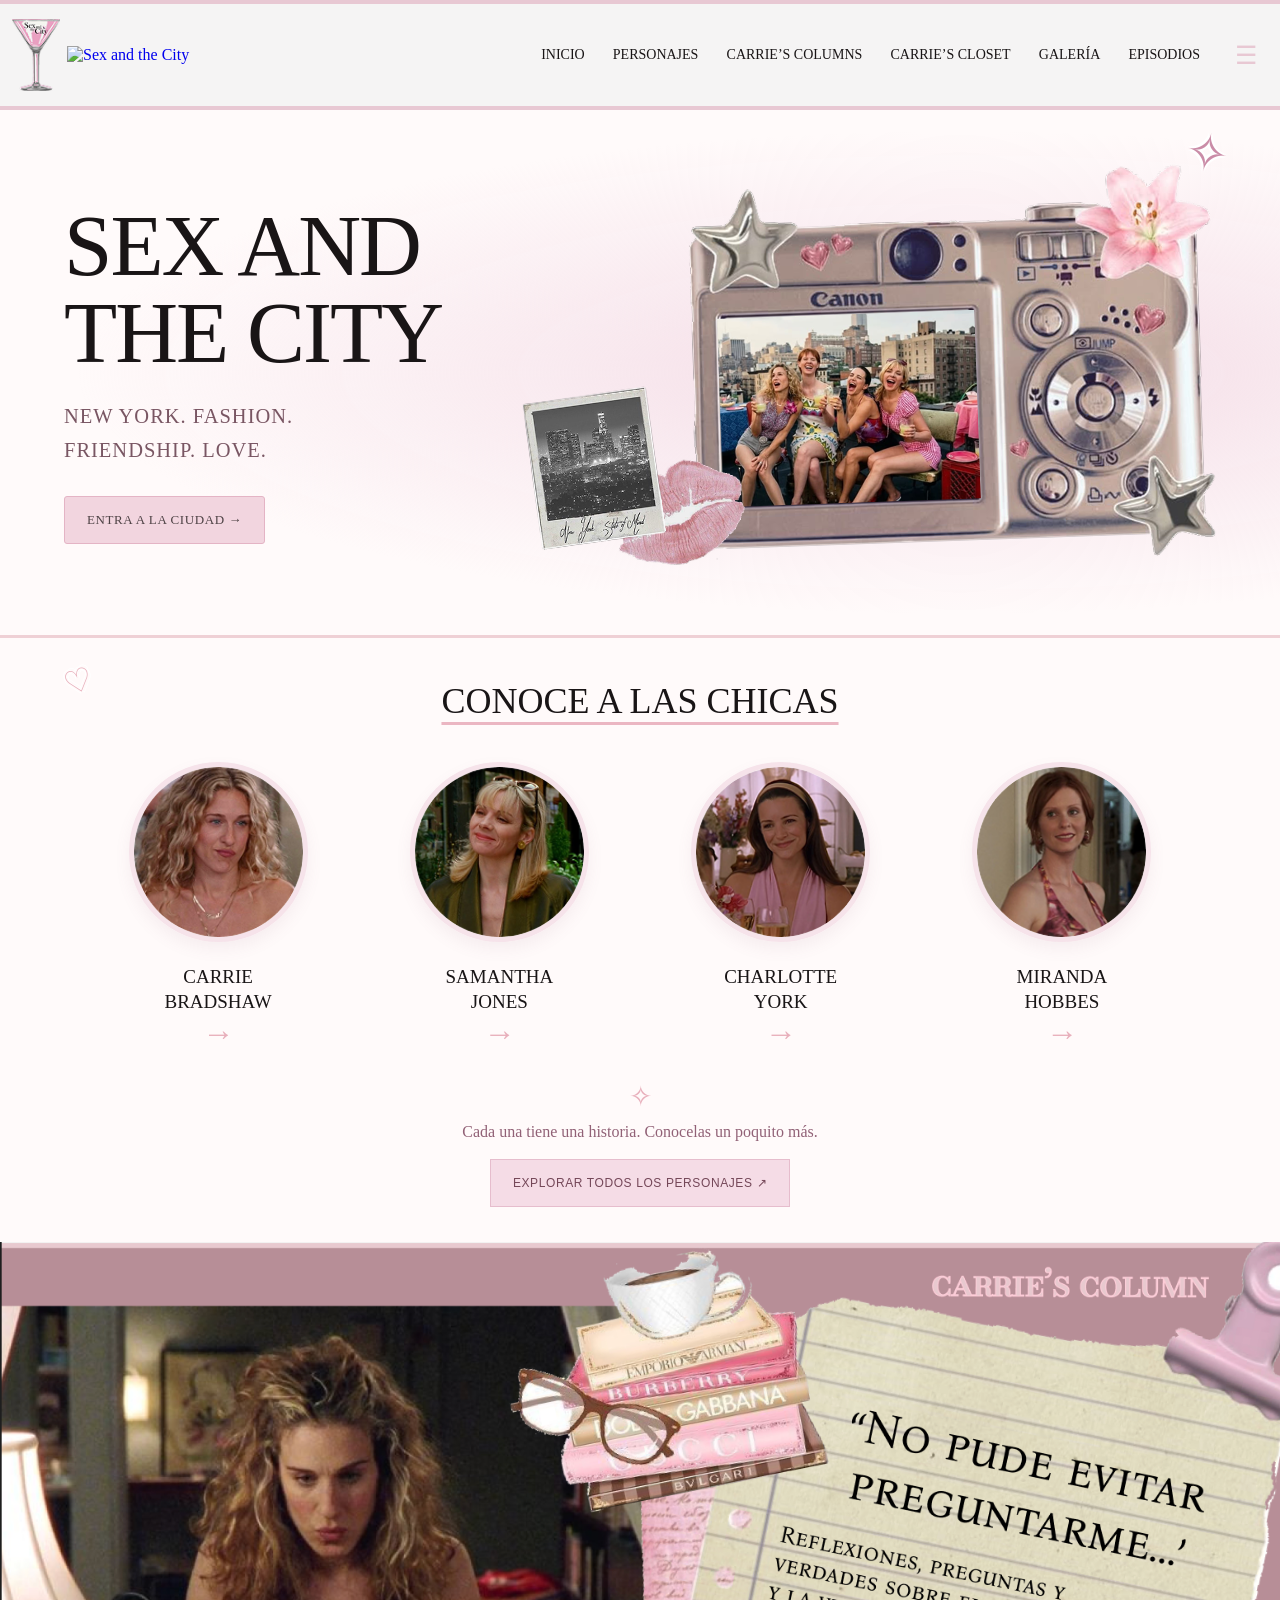
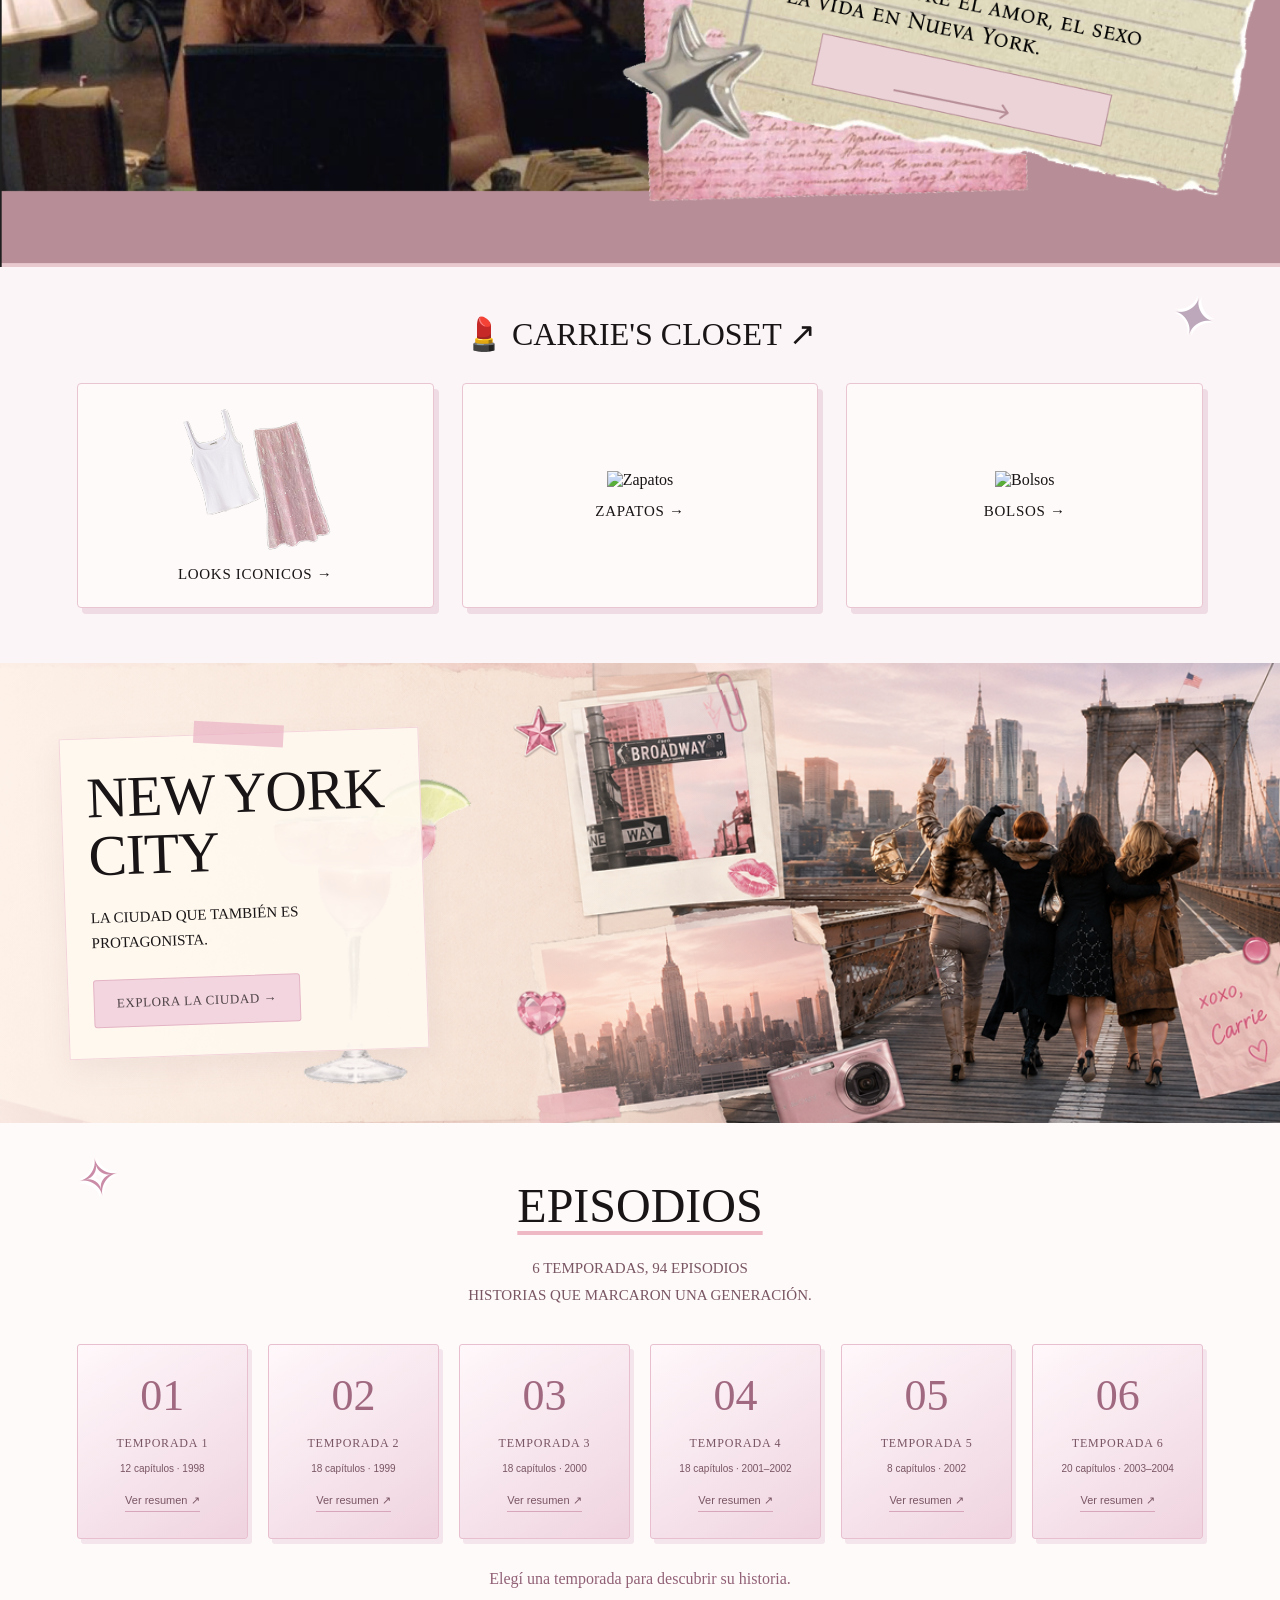
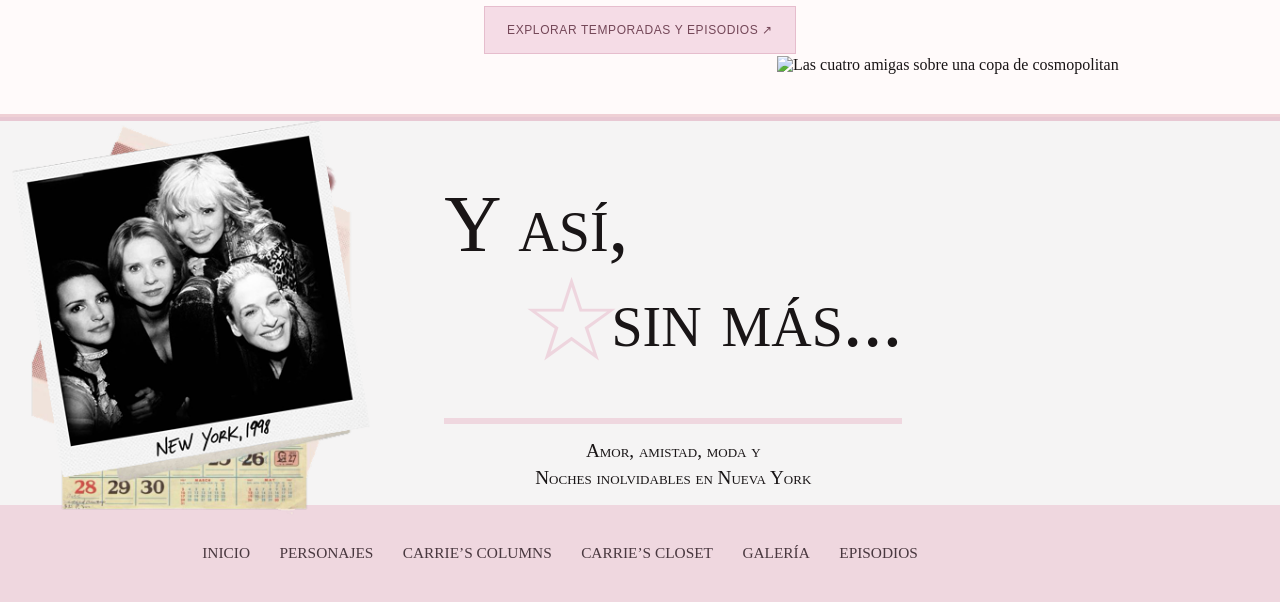
==== index.html @ 728fbae3 "Add files via upload" ====
<!-- index.html -->

<!DOCTYPE html>
<html lang="es">

<head>
  <meta charset="UTF-8">
  <meta name="viewport" content="width=device-width, initial-scale=1.0">

  <title>Sex and the City</title>

  <link rel="stylesheet" href="style.css">
</head>

<body class="pagina-inicio">

  <header class="site-header">
    <a class="logo" href="index.html" aria-label="Sex and the City · Inicio">
      <img src="imagenes/logo.png" alt="">
      <img src="imagenes/logo2sex.png" alt="Sex and the City" class="logo-secundaria">
    </a>
    <nav id="site-nav" aria-label="Navegación principal">
      <a href="index.html" aria-current="page">INICIO</a>
      <a href="personajes.html">PERSONAJES</a>
      <a href="columnas.html">CARRIE’S COLUMNS</a>
      <a href="closet.html">CARRIE’S CLOSET</a>
      <a href="galeria.html">GALERÍA</a>
      <a href="episodios.html">EPISODIOS</a>
    </nav>
    <button class="menu" type="button" aria-label="Abrir menú" aria-expanded="false" aria-controls="menu-overlay" aria-haspopup="dialog">☰</button>
  </header>


  <main>

    <!-- HERO -->

    <section class="hero">
      <span class="sticker sticker-hero" aria-hidden="true">✧</span>

      <div class="hero-text">

        <h1>
          SEX AND <br>
          THE CITY
        </h1>

        <p>
          NEW YORK. FASHION. <br>
          FRIENDSHIP. LOVE.
        </p>

        <a href="#newyork" class="boton">
          ENTRA A LA CIUDAD →
        </a>

      </div>


      <div class="hero-imagen">

        <img
          src="imagenes/camara-carrie.png"
          alt="Sex and the City cámara">

      </div>

    </section>


    <!-- PERSONAJES -->

    <section
      class="personajes"
      id="personajes">
      <span class="sticker sticker-personajes" aria-hidden="true">♡</span>

      <h2>CONOCE A LAS CHICAS</h2>


      <div class="personajes-grid">

        <article>
          <a href="#carrie" class="personaje-link">

            <img
              src="imagenes/carrie.png"
              alt="Carrie">

            <h3>
              CARRIE <br>
              BRADSHAW
            </h3>

            <span>→</span>

          </a>
        </article>


        <article>
          <a href="#samantha" class="personaje-link">

            <img
              src="imagenes/samantha.png"
              alt="Samantha">

            <h3>
              SAMANTHA <br>
              JONES
            </h3>

            <span>→</span>

          </a>
        </article>


        <article>
          <a href="#charlotte" class="personaje-link">

            <img
              src="imagenes/charlotte.png"
              alt="Charlotte">

            <h3>
              CHARLOTTE <br>
              YORK
            </h3>

            <span>→</span>

          </a>
        </article>


        <article>
          <a href="#miranda" class="personaje-link">

            <img
              src="imagenes/miranda.png"
              alt="Miranda">

            <h3>
              MIRANDA <br>
              HOBBES
            </h3>

            <span>→</span>

          </a>
        </article>

      </div>

      <div class="explorar-personajes"><span aria-hidden="true">✧</span><p>Cada una tiene una historia. Conocelas un poquito más.</p><a href="personajes.html">EXPLORAR TODOS LOS PERSONAJES ↗</a></div>
    </section>


    <!-- DETALLES DE PERSONAJES -->

    <dialog class="detalle-personajes" aria-label="Conoce a las chicas">
      <section id="carrie" class="detalle-personaje" aria-labelledby="titulo-carrie" hidden>
        <button class="cerrar-detalle" type="button" aria-label="Cerrar información de Carrie Bradshaw">×</button>
        <div class="detalle-camara" role="img" aria-label="Retrato de Carrie Bradshaw en una cámara rosa">
          <span class="camara-marca" aria-hidden="true">SATC · memories</span>
          <div class="camara-pantalla"><img src="imagenes/carrie-camara.jpeg" alt="" /></div>
          <div class="camara-controles" aria-hidden="true"><span class="camara-flash"></span><span class="camara-rueda">✦</span><span class="camara-menu">MENU · ▶</span><span class="camara-dial">OK</span><span>◉ ▧</span></div>
          <span class="camara-pie" aria-hidden="true">NEW YORK CITY</span>
        </div>
        <div class="detalle-info">
          <span class="detalle-etiqueta">MEET THE GIRLS</span>
          <h2 id="titulo-carrie">Carrie Bradshaw</h2>
          <p class="detalle-lema">La ciudad, los zapatos y una buena historia.</p>
          <p>Columnista y escritora, Carrie encuentra inspiración en las citas, las conversaciones con sus amigas y las calles de Manhattan. Su mirada curiosa convierte las dudas sobre el amor en historias que todas podemos reconocer.</p>
          <p>Creativa, romántica y apasionada por la moda, vive entre zapatos inolvidables y grandes preguntas. Samantha, Charlotte y Miranda son su compañía incondicional en cada nuevo capítulo.</p>
          <button type="button" class="volver-detalle">VOLVER A LAS CHICAS <span aria-hidden="true">↗</span></button>
        </div>
      </section>

      <section id="samantha" class="detalle-personaje" aria-labelledby="titulo-samantha" hidden>
        <button class="cerrar-detalle" type="button" aria-label="Cerrar información de Samantha Jones">×</button>
        <div class="detalle-camara" role="img" aria-label="Retrato de Samantha Jones en una cámara rosa">
          <span class="camara-marca" aria-hidden="true">SATC · memories</span>
          <div class="camara-pantalla"><img src="imagenes/samantha-camara.jpeg" alt="" /></div>
          <div class="camara-controles" aria-hidden="true"><span class="camara-flash"></span><span class="camara-rueda">✦</span><span class="camara-menu">MENU · ▶</span><span class="camara-dial">OK</span><span>◉ ▧</span></div>
          <span class="camara-pie" aria-hidden="true">NEW YORK CITY</span>
        </div>
        <div class="detalle-info">
          <span class="detalle-etiqueta">MEET THE GIRLS</span>
          <h2 id="titulo-samantha">Samantha Jones</h2>
          <p class="detalle-lema">Segura de sí misma. Libre por elección.</p>
          <p>Samantha trabaja en relaciones públicas y se mueve por Nueva York con confianza, ambición y un sentido del humor directo. Sabe lo que quiere y no teme ir a buscarlo.</p>
          <p>Independiente y leal, defiende el placer de vivir bajo sus propias reglas. Detrás de su actitud audaz hay una amiga generosa, siempre dispuesta a apoyar a las chicas sin juzgarlas.</p>
          <button type="button" class="volver-detalle">VOLVER A LAS CHICAS <span aria-hidden="true">↗</span></button>
        </div>
      </section>

      <section id="charlotte" class="detalle-personaje" aria-labelledby="titulo-charlotte" hidden>
        <button class="cerrar-detalle" type="button" aria-label="Cerrar información de Charlotte York">×</button>
        <div class="detalle-camara" role="img" aria-label="Retrato de Charlotte York en una cámara rosa">
          <span class="camara-marca" aria-hidden="true">SATC · memories</span>
          <div class="camara-pantalla"><img src="imagenes/charlotte-camara.jpeg" alt="" /></div>
          <div class="camara-controles" aria-hidden="true"><span class="camara-flash"></span><span class="camara-rueda">✦</span><span class="camara-menu">MENU · ▶</span><span class="camara-dial">OK</span><span>◉ ▧</span></div>
          <span class="camara-pie" aria-hidden="true">NEW YORK CITY</span>
        </div>
        <div class="detalle-info">
          <span class="detalle-etiqueta">MEET THE GIRLS</span>
          <h2 id="titulo-charlotte">Charlotte York</h2>
          <p class="detalle-lema">Una romántica con las ideas claras.</p>
          <p>Charlotte trabaja en el mundo del arte y sueña con construir una vida llena de amor y familia. Elegante y detallista, conserva la esperanza incluso cuando las relaciones no salen como esperaba.</p>
          <p>Su visión tradicional convive con una gran capacidad para crecer y volver a empezar. Aporta ternura al grupo y defiende con determinación a las personas que quiere.</p>
          <button type="button" class="volver-detalle">VOLVER A LAS CHICAS <span aria-hidden="true">↗</span></button>
        </div>
      </section>

      <section id="miranda" class="detalle-personaje" aria-labelledby="titulo-miranda" hidden>
        <button class="cerrar-detalle" type="button" aria-label="Cerrar información de Miranda Hobbes">×</button>
        <div class="detalle-camara" role="img" aria-label="Retrato de Miranda Hobbes en una cámara rosa">
          <span class="camara-marca" aria-hidden="true">SATC · memories</span>
          <div class="camara-pantalla"><img src="imagenes/miranda-camara.jpeg" alt="" /></div>
          <div class="camara-controles" aria-hidden="true"><span class="camara-flash"></span><span class="camara-rueda">✦</span><span class="camara-menu">MENU · ▶</span><span class="camara-dial">OK</span><span>◉ ▧</span></div>
          <span class="camara-pie" aria-hidden="true">NEW YORK CITY</span>
        </div>
        <div class="detalle-info">
          <span class="detalle-etiqueta">MEET THE GIRLS</span>
          <h2 id="titulo-miranda">Miranda Hobbes</h2>
          <p class="detalle-lema">Inteligencia, ambición y mucho humor.</p>
          <p>Miranda es abogada y enfrenta la vida en Nueva York con una mirada práctica y un humor mordaz. Valora su independencia y se exige tanto en su carrera como en sus relaciones.</p>
          <p>Aunque suele ser la voz más escéptica del grupo, su lealtad es incondicional. Entre el trabajo, la amistad y el amor, aprende a dar espacio a su lado más vulnerable.</p>
          <button type="button" class="volver-detalle">VOLVER A LAS CHICAS <span aria-hidden="true">↗</span></button>
        </div>
      </section>

    </dialog>


    <!-- CARRIE COLUMN -->

    <section class="column" id="column" aria-label="Carrie's Column">
      <img
        class="column-collage"
        src="imagenes/carrie-laptop.png"
        alt="Carrie's Column. No pude evitar preguntarme… Reflexiones, preguntas y verdades sobre el amor, el sexo y la vida en Nueva York. Carrie escribe en su computadora junto a un collage de libros y una hoja de cuaderno."
        width="1552"
        height="758">
      <a class="column-abrir" href="columnas.html" aria-label="Leer las columnas de Carrie"></a>
    </section>


    <!-- CLOSET -->

    <section
      class="closet"
      id="closet">
      <span class="sticker sticker-closet" aria-hidden="true">✦</span>

      <h2>
        <a class="closet-titulo-link" href="closet.html">💄 CARRIE'S CLOSET ↗</a>
      </h2>


      <div class="closet-grid">

        <article><a class="closet-inicio-link" href="closet.html#ropa">

          <img
            src="imagenes/looks.png"
            alt="Looks icónicos">

          <h3>
            LOOKS ICONICOS →
          </h3>

        </a></article>


        <article><a class="closet-inicio-link" href="closet.html#zapatos">

          <img
            src="imagenes/zapatos.png"
            alt="Zapatos">

          <h3>
            ZAPATOS →
          </h3>

        </a></article>


        <article><a class="closet-inicio-link" href="closet.html#bolsos">

          <img
            src="imagenes/bolso.png"
            alt="Bolsos">

          <h3>
            BOLSOS →
          </h3>

        </a></article>

      </div>

    </section>


    <!-- NEW YORK -->

    <section
      class="new-york"
      id="newyork">

      <div class="ny-text">

        <h2>
          NEW YORK <br>
          CITY
        </h2>

        <p>
          LA CIUDAD QUE TAMBIÉN ES <br>
          PROTAGONISTA.
        </p>

        <a
          href="galeria.html"
          class="boton">

          EXPLORA LA CIUDAD →

        </a>

      </div>


      <div class="ny-imagen">

        <img
          src="imagenes/new-york.png"
          alt="New York">

      </div>

    </section>


    <!-- EPISODIOS -->

    <section
      class="episodios"
      id="episodios">
      <span class="sticker sticker-episodios" aria-hidden="true">✧</span>

      <div class="episodios-titulo">

        <h2>
          EPISODIOS
        </h2>

        <p>
          6 TEMPORADAS, 94 EPISODIOS <br>
          HISTORIAS QUE MARCARON UNA GENERACIÓN.
        </p>

      </div>


      <div class="temporadas temporadas-inicio"><a href="episodios.html#temporada-1" aria-label="Ver resumen de temporada 1"><strong>01</strong><span>TEMPORADA 1</span><small>12 capítulos · 1998</small><em>Ver resumen ↗</em></a><a href="episodios.html#temporada-2" aria-label="Ver resumen de temporada 2"><strong>02</strong><span>TEMPORADA 2</span><small>18 capítulos · 1999</small><em>Ver resumen ↗</em></a><a href="episodios.html#temporada-3" aria-label="Ver resumen de temporada 3"><strong>03</strong><span>TEMPORADA 3</span><small>18 capítulos · 2000</small><em>Ver resumen ↗</em></a><a href="episodios.html#temporada-4" aria-label="Ver resumen de temporada 4"><strong>04</strong><span>TEMPORADA 4</span><small>18 capítulos · 2001–2002</small><em>Ver resumen ↗</em></a><a href="episodios.html#temporada-5" aria-label="Ver resumen de temporada 5"><strong>05</strong><span>TEMPORADA 5</span><small>8 capítulos · 2002</small><em>Ver resumen ↗</em></a><a href="episodios.html#temporada-6" aria-label="Ver resumen de temporada 6"><strong>06</strong><span>TEMPORADA 6</span><small>20 capítulos · 2003–2004</small><em>Ver resumen ↗</em></a></div><div class="explorar-personajes"><p>Elegí una temporada para descubrir su historia.</p><a href="episodios.html">EXPLORAR TEMPORADAS Y EPISODIOS ↗</a></div>
    </section>


    <!-- FINAL -->

    <section class="final cierre-referencia" aria-label="Y así, sin más">
      <div class="final-imagen"><img src="imagenes/chicas-blanco-negro.png" alt="Carrie, Samantha, Charlotte y Miranda en una foto de recuerdo"></div>
      <div class="final-text">
        <h2><span>Y así,</span><span><i aria-hidden="true">☆</i>sin más...</span></h2>
        <p>Amor, amistad, moda y<br>Noches inolvidables en Nueva York</p>
      </div>
      <div class="final-copa"><img src="imagenes/copa-chicas.png" alt="Las cuatro amigas sobre una copa de cosmopolitan"></div>
    </section>

  </main>


  <footer class="site-footer">
      <a href="index.html" aria-current="page">INICIO</a>
      <a href="personajes.html">PERSONAJES</a>
      <a href="columnas.html">CARRIE’S COLUMNS</a>
      <a href="closet.html">CARRIE’S CLOSET</a>
      <a href="galeria.html">GALERÍA</a>
      <a href="episodios.html">EPISODIOS</a>
  </footer>


  <script src="scrips.js"></script>

  <dialog class="menu-overlay" id="menu-overlay" aria-labelledby="menu-titulo">
    <button class="menu-cerrar" type="button" aria-label="Cerrar menú">×</button>
    <span class="menu-adorno" aria-hidden="true">♡</span>
    <h2 id="menu-titulo">Nos encontramos acá.</h2>
    <nav class="menu-enlaces" aria-label="Menú de la superposición">
      <a href="index.html" aria-current="page">INICIO</a>
      <a href="personajes.html">PERSONAJES</a>
      <a href="columnas.html">CARRIE’S COLUMNS</a>
      <a href="closet.html">CARRIE’S CLOSET</a>
      <a href="galeria.html">GALERÍA</a>
      <a href="episodios.html">EPISODIOS</a>
      <a class="menu-contacto" href="contacto.html">CONTACTO ↗</a>
    </nav>
  </dialog>
  <script src="navegacion.js"></script>
<script src="stickers.js"></script></body>

</html>
---- style.css ----
/* style.css */

* {
  margin: 0;
  padding: 0;
  box-sizing: border-box;
}


html {
  scroll-behavior: smooth;
}


body {
  background: #f8f6f6;
  color: #191516;

  font-family:
    Georgia,
    "Times New Roman",
    serif;
}


/* HEADER */

header {

  height: 82px;

  display: flex;

  align-items: center;

  justify-content: space-between;

  padding: 0 28px;

  border-top: 3px solid #efcbd2;

  border-bottom: 3px solid #efcbd2;

  background: #fafafa;

}


.logo {

  display: flex;

  align-items: center;

  gap: 8px;

}


.logo img {

  width: 30px;

  height: auto;

  display: block;

}

/* Regla más específica para la imagen secundaria del logo (anular .logo img) */
.logo img.logo-secundaria {
  width: 200px;
  max-width: 48%;
  height: auto;
  display: block;
}


.logo-secundaria {

  width: 180px;

  max-width: 40%;

  height: auto;

  display: block;

}


nav {

  display: flex;

  align-items: center;

  justify-content: flex-end;

  gap: 26px;

  margin-left: auto;

  margin-right: 12px;

}


nav a {

  font-size: 18px;

  color: #222;

  text-decoration: none;

}


nav a:hover {

  color: #c993a0;

}


.menu {

  color: #e7a9b7;

  font-size: 20px;

  cursor: pointer;

}



/* HERO */

.hero {

  min-height: 350px;

  display: grid;

  grid-template-columns:
    36% 64%;

  align-items: center;

  padding: 30px 25px;

  border-bottom:
    3px solid #efd0d5;

}


.hero-text h1 {

  font-size: 96px;

  font-weight: normal;

  line-height: 1.02;

  letter-spacing: 2px;

  margin-bottom: 30px;

}


.hero-text p {

  font-size: 24px;

  line-height: 1.4;

  margin-bottom: 26px;

}


.hero-imagen img {

  width: 100%;

  display: block;

}


.boton {

  display: inline-block;


  padding:
    18px 28px;

  background: #efd0d6;

  color: #4e4245;

  text-decoration: none;

  font-size: 18px;

  transition: .3s;

}


.boton:hover {

  background: #dcaeba;

}



/* PERSONAJES */

.personajes {

  padding:
    20px 35px 10px;

  position: relative;

}


.personajes h2 {

  text-align: center;

  font-size: 32px;

  font-weight: normal;

  text-decoration:
    underline #ebb6c2;


  margin-bottom: 30px;

}

/* Evitar color azul en enlaces de las tarjetas de personajes */
.personaje-link {
  color: inherit;
  text-decoration: none;
  display: block;
}
.personaje-link:hover {
  color: #c993a0;
}

/* Enlaces dentro del overlay de detalle */
.detalle-personaje a {
  color: inherit;
  text-decoration: none;
}


.personajes-grid {

  display: grid;

  grid-template-columns:
    repeat(4, 1fr);

  gap: 45px;

  text-align: center;

}


.personajes article img {

  width: 140px;

  height: 140px;

  object-fit: cover;

  border-radius: 50%;

  margin-bottom: 18px;

}


.personajes h3 {

  font-size: 18px;

  font-weight: normal;

  line-height: 1.2;

}


.personajes span {

  color: #e8afbb;

  font-size: 32px;

}



/* COLUMN */

.column {
  width: 100%;
  background: #b68e98;
}

.column-collage {
  display: block;
  width: 100%;
  height: auto;
}


.boton-claro {

  display: inline-block;

  background: #f7dce2;

  padding:
    12px 18px;

  text-decoration: none;

  color: #211c1e;

  font-size: 10px;

}



/* CLOSET */

.closet {

  padding:
    25px 60px;

  background: #fafafa;

}


.closet > h2 {

  text-align: center;

  font-size: 23px;

  font-weight: normal;

  margin-bottom: 18px;

}


.closet-grid {

  display: grid;

  grid-template-columns:
    repeat(3, 1fr);

  gap: 36px;

}


.closet article {

  height: 150px;

  background: #efd6da;

  border:
    4px solid #efcbd2;

  display: flex;

  flex-direction: column;

  justify-content: center;

  align-items: center;

}


.closet article img {

  max-width: 120px;

  max-height: 105px;

  object-fit: contain;

}


.closet h3 {

  font-size: 12px;

  font-weight: normal;

}



/* NEW YORK */

.new-york {

  min-height: 260px;

  display: grid;

  grid-template-columns:
    35% 65%;

  background: #f4ded6;

}


.ny-text {

  padding:
    25px 20px;

}


.ny-text h2 {

  font-size: 43px;

  font-weight: normal;

  line-height: 1;

  margin-bottom: 25px;

}


.ny-text p {

  font-size: 12px;

  margin-bottom: 20px;

}


.ny-imagen img {

  width: 100%;

  height: 100%;

  object-fit: cover;

}



/* EPISODIOS */

.episodios {

  padding:
    18px 67px 12px;

  background: #fafafa;

  border-bottom:
    3px solid #efd0d5;

}


.episodios-titulo {

  text-align: center;

  margin-bottom: 20px;

}


.episodios-titulo h2 {

  font-size: 21px;

  font-weight: normal;

  text-decoration:
    underline #eeb9c4;

}


.episodios-titulo p {

  font-size: 9px;

  line-height: 1.5;

  margin-top: 7px;

}


.temporadas {

  display: grid;

  grid-template-columns:
    repeat(6, 1fr);

  gap: 10px;

}


.temporadas div {

  height: 68px;

  border:
    4px solid #efcbd2;

  background:
    #f1dde1;

  display: flex;

  flex-direction: column;

  align-items: center;

  justify-content: center;

}


.temporadas strong {

  font-size: 16px;

  font-weight: normal;

}


.temporadas span {

  font-size: 7px;

  margin-top: 5px;

}



/* FINAL */

.final {

  min-height: 270px;

  display: grid;

  grid-template-columns:
    33% 40% 27%;

  align-items: center;

  padding: 20px;

  background: #fafafa;

}


.final-imagen img {

  width: 100%;

  transform: rotate(-8deg);

}


.final-text {

  text-align: center;

}


.final-text h2 {

  font-size: 41px;

  font-weight: normal;

  line-height: 1.1;

  margin-bottom: 32px;

}


.final-text p {

  font-size: 10px;

  line-height: 1.5;

}


.final-copa img {

  width: 100%;

}



/* FOOTER */

footer {

  height: 58px;

  background: #efd7dc;

  display: flex;

  align-items: center;

  justify-content: center;

  gap: 40px;

}


footer a {

  color: #302729;

  font-size: 11px;

  text-decoration: none;

}


footer a:hover {

  color: #ad7180;

}



/* RESPONSIVE */

@media (max-width: 850px) {

  nav {
    display: none;
  }


  .hero {

    grid-template-columns:
      1fr;

  }


  .hero-text {

    margin-bottom: 30px;

  }

  .hero-text h1 {
    font-size: 48px;
    line-height: 1.05;
    margin-bottom: 18px;
  }

  .hero-text p {
    font-size: 16px;
    margin-bottom: 16px;
  }

  .boton {
    font-size: 14px;
    padding: 12px 18px;
  }

  /* Ajuste del logo secundario en pantallas pequeñas */
  .logo img.logo-secundaria {
    width: 110px;
    max-width: 45%;
  }


  .personajes-grid {

    grid-template-columns:
      repeat(2, 1fr);

  }


  .closet-grid {

    grid-template-columns:
      1fr;

  }


  .new-york {

    grid-template-columns:
      1fr;

  }


  .temporadas {

    grid-template-columns:
      repeat(3, 1fr);

  }


  .final {

    grid-template-columns:
      1fr;

    gap: 30px;

  }


  footer {

    flex-wrap: wrap;

    height: auto;

    padding: 20px;

  }

}


/* DETALLES DE PERSONAJES */
body.detalle-abierto { overflow: hidden; }
.detalle-personajes {
  margin: auto;
  width: min(1100px, calc(100% - 40px));
  max-height: calc(100dvh - 40px);
  padding: 0;
  border: 0;
  background: #fff;
  color: #302729;
  box-shadow: 0 24px 90px #30272940;
}
.detalle-personajes::backdrop { background: #30272999; backdrop-filter: blur(5px); }
.detalle-personaje {
  position: relative;
  display: grid;
  grid-template-columns: 1.45fr 1fr;
  gap: 6%;
  align-items: center;
  padding: 85px 6%;
  min-height: 530px;
}
.detalle-personaje[hidden] { display: none; }
.cerrar-detalle {
  position: absolute; top: 15px; right: 22px;
  border: 0; background: transparent; color: #aa7589;
  font-size: 32px; cursor: pointer;
}
.detalle-camara {
  position: relative;
  aspect-ratio: 1.55;
  border: 5px solid #b57e98;
  border-radius: 30px;
  background: linear-gradient(125deg, #f9deea, #cc96af 45%, #f2cddd 75%, #b97d9a);
  box-shadow: inset 0 0 0 3px #fbe6ef, inset 0 -8px 10px #8a536c80, 0 5px 0 #835d70;
  transform: rotate(-2deg);
}
.camara-marca { position: absolute; top: 4%; left: 9%; font: italic 11px Georgia, serif; color: #745369; }
.camara-pantalla {
  position: absolute; inset: 14% 24% 9% 4%;
  border: 9px solid #252024; border-radius: 10px;
  background: #171517; overflow: hidden;
}
.camara-pantalla img { display: block; width: 100%; height: 100%; object-fit: contain; filter: grayscale(1); }
.camara-controles {
  position: absolute; inset: 6% 3% 6% 79%;
  display: flex; flex-direction: column; align-items: center; justify-content: space-between;
  color: #735b68; font: 12px Arial, sans-serif;
}
.camara-flash { width: 100%; height: 10%; border: 3px solid #a77e90; border-radius: 15px; background: linear-gradient(90deg,#f8f4ee,#a9aca8,#fff); }
.camara-rueda, .camara-dial { display: grid; place-items: center; width: 100%; aspect-ratio: 1; border: 3px double #8f8588; border-radius: 50%; background: linear-gradient(120deg,#f9f8f5,#aaa5a6,#e2dcdf); font-size: 28px; }
.camara-dial { width: 85%; font-size: 12px; }
.camara-menu { font-size: 9px; }
.camara-pie { position: absolute; bottom: 2%; left: 24%; font: 9px Arial, sans-serif; letter-spacing: 2px; color: #694858; }
.detalle-info { position: relative; }
.detalle-etiqueta { color: #b68199; font: 10px Arial, sans-serif; letter-spacing: 3px; }
.detalle-info h2 { color: #ca96af; font-size: clamp(30px, 4vw, 46px); font-weight: normal; font-style: italic; line-height: 1.05; margin: 12px 0; }
.detalle-info p { font: 13px/1.6 Arial, sans-serif; margin-bottom: 16px; }
.detalle-info .detalle-lema { color: #a76d87; font-family: Georgia, serif; font-style: italic; }
.volver-detalle { border: 0; padding: 12px 17px; margin-top: 10px; background: #f7dfed; color: #513c48; font: 10px Arial, sans-serif; letter-spacing: .5px; cursor: pointer; }
.volver-detalle span { margin-left: 15px; }
.volver-detalle:hover { background: #edc6dc; }
.detalle-personajes button:focus-visible { outline: 2px solid #9b5e7d; outline-offset: 4px; }
@media (max-width: 650px) {
  .detalle-personajes { width: calc(100% - 24px); max-height: calc(100dvh - 24px); }
  .detalle-personaje { grid-template-columns: 1fr; gap: 35px; padding: 60px 25px 32px; }
  .detalle-camara { width: 100%; max-width: 420px; margin: auto; }
  .detalle-info h2 { font-size: 36px; }
}

/* Enlace sobre la flecha del collage de Carrie. */
.column { position: relative; }
.column-abrir {
  position: absolute;
  left: 63.7%;
  top: 67.3%;
  width: 23.5%;
  height: 8.8%;
  transform: rotate(12deg);
  border-radius: 2px;
}
.column-abrir:hover { background: #ffffff25; }
.column-abrir:focus-visible { outline: 3px solid #6f3e55; outline-offset: 4px; }

/* Header y footer compartidos por todas las páginas. */
.site-header {
  position: relative;
  height: 90px;
  padding: 0 3%;
  background: #fffafa;
  border-color: #efd0db;
}
.site-header .logo { flex: 0 0 auto; gap: 9px; text-decoration: none; }
.site-header .logo img { width: 30px; }
.site-header .logo img.logo-secundaria { width: 155px; max-width: none; }
.site-header nav { display: flex; gap: clamp(18px, 2.5vw, 36px); margin: 0 0 0 auto; }
.site-header nav a { font-size: 13px; letter-spacing: .4px; padding: 12px 0; color: #49383f; }
.site-header nav a:hover, .site-footer a:hover { color: #b4728c; }
.site-header .menu { display: none; border: 0; background: transparent; min-width: 44px; min-height: 44px; color: #bb7e98; }
.site-header a:focus-visible, .site-header button:focus-visible, .site-footer a:focus-visible { outline: 2px solid #b4728c; outline-offset: 5px; }
.site-footer {
  height: auto;
  min-height: 86px;
  padding: 24px 5%;
  gap: 20px 38px;
  flex-wrap: wrap;
  background: #efd7df;
  border-top: 1px solid #e5c0cd;
}
.site-footer a { color: #49383f; font-size: 12px; letter-spacing: .5px; padding: 8px 0; }
@media (max-width: 1050px) {
  .site-header .menu { display: block; margin-left: auto; }
  .site-header nav { display: none; }
  .site-header nav.abierto {
    display: flex;
    position: absolute;
    top: 100%; left: 0; right: 0;
    z-index: 20;
    flex-direction: column;
    gap: 8px;
    margin: 0;
    padding: 20px;
    background: #fffafa;
    border-bottom: 2px solid #efd0db;
    box-shadow: 0 12px 20px #835b7015;
  }
}
@media (max-width: 650px) {
  .site-header { height: 80px; padding: 0 20px; }
  .site-header .logo img.logo-secundaria { width: 135px; }
  .site-footer { gap: 12px 24px; }
}

/* Inicio: composición editorial y detalles de diario. */
.pagina-inicio main { overflow: clip; }
.pagina-inicio .hero {
  grid-template-columns: minmax(0, .85fr) minmax(0, 1.4fr);
  position: relative;
  gap: 3%;
  padding: clamp(35px, 5vw, 75px) 5%;
  min-height: 480px;
  background: radial-gradient(ellipse at 75% 50%, #f4dde7, transparent 65%), #fffafa;
}
.pagina-inicio .hero-text { position: relative; z-index: 1; margin: 0; }
.pagina-inicio .hero-text h1 { font-size: clamp(50px, 6.8vw, 100px); line-height: 1; letter-spacing: -2px; margin-bottom: 24px; }
.pagina-inicio .hero-text p { font-size: clamp(15px, 1.6vw, 22px); line-height: 1.65; letter-spacing: 1px; margin-bottom: 28px; color: #795663; }
.pagina-inicio .boton { font-size: 13px; padding: 15px 22px; border: 1px solid #e4b4c5; background: #f2d5df; border-radius: 3px; letter-spacing: .6px; }
.pagina-inicio .boton:hover { background: #eac0d0; }
.pagina-inicio .hero-imagen { position: relative; aspect-ratio: 1.75; overflow: hidden; transform: rotate(-2deg); }
.pagina-inicio .hero-imagen img { position: absolute; top: 0; left: 0; width: 100%; height: auto; }
.pagina-inicio .personajes { padding: 42px 6% 35px; background: #fffafa; }
.pagina-inicio .personajes h2 { font-size: clamp(25px, 3vw, 36px); text-underline-offset: 9px; margin-bottom: 40px; }
.pagina-inicio .personajes-grid { gap: 25px; max-width: 1100px; margin: auto; }
.pagina-inicio .personajes article img { width: clamp(120px, 14vw, 180px); height: clamp(120px, 14vw, 180px); border: 5px solid #f6e3ea; box-shadow: 0 7px 16px #90627415; }
.pagina-inicio .personajes h3 { font-size: 19px; line-height: 1.35; }
.pagina-inicio .closet { position: relative; padding: 48px 6% 55px; background: #fcf5f7; }
.pagina-inicio .closet > h2 { font-size: 32px; margin-bottom: 30px; }
.pagina-inicio .closet-grid { max-width: 1150px; margin: auto; gap: 28px; }
.pagina-inicio .closet article { height: 225px; border: 1px solid #e8c5d1; background: #fffafa; box-shadow: 5px 6px 0 #efdbe3; border-radius: 4px; gap: 14px; }
.pagina-inicio .closet article img { max-width: 165px; max-height: 145px; }
.pagina-inicio .closet h3 { font-size: 15px; letter-spacing: .7px; }
.pagina-inicio .new-york { position: relative; display: grid; grid-template-columns: 1fr; min-height: 460px; padding: 45px 5%; isolation: isolate; background: #f7e5df; }
.pagina-inicio .ny-imagen { position: absolute; inset: 0; z-index: -2; }
.pagina-inicio .ny-imagen img { display: block; width: 100%; height: 100%; object-fit: cover; object-position: center right; }
.pagina-inicio .new-york::before { content: ''; position: absolute; inset: 0; z-index: -1; background: linear-gradient(90deg, #fff5edd9, #fff5ed50 38%, transparent 62%); }
.pagina-inicio .ny-text { width: min(360px, 38%); align-self: center; padding: 30px 25px; background: #fffaf0df; border: 1px solid #f3d4da; box-shadow: 0 12px 30px #84586516; transform: rotate(-2deg); }
.pagina-inicio .ny-text::before { content: ''; position: absolute; width: 90px; height: 22px; top: -11px; left: calc(50% - 45px); background: #eab0c3a6; transform: rotate(5deg); }
.pagina-inicio .ny-text h2 { font-size: clamp(38px, 4.5vw, 64px); margin-bottom: 22px; letter-spacing: -1px; }
.pagina-inicio .ny-text p { font-size: 15px; line-height: 1.65; margin-bottom: 24px; }
.pagina-inicio .episodios { position: relative; padding: 55px 6% 60px; background: #fffafa; }
.pagina-inicio .episodios-titulo { margin-bottom: 35px; }
.pagina-inicio .episodios-titulo h2 { font-size: clamp(32px, 4vw, 48px); text-underline-offset: 9px; }
.pagina-inicio .episodios-titulo p { font-size: 15px; line-height: 1.8; margin-top: 22px; color: #795663; }
.pagina-inicio .temporadas { gap: 20px; max-width: 1200px; margin: auto; }
.pagina-inicio .temporadas div { position: relative; height: 150px; gap: 12px; border: 1px solid #e7bfce; background: linear-gradient(145deg, #fdf3f6, #efd3df); border-radius: 3px; box-shadow: 4px 5px 0 #f3e5eb; }
.pagina-inicio .temporadas div:nth-child(even) { transform: rotate(2deg); }
.pagina-inicio .temporadas strong { font-size: 44px; color: #a06980; }
.pagina-inicio .temporadas span { font-size: 12px; letter-spacing: .8px; }
.pagina-inicio .final { position: relative; padding: 40px 5%; gap: 25px; grid-template-columns: 30% 40% 25%; }
.sticker { position: absolute; color: #ca8ca7; font: 52px/1 Georgia, serif; text-shadow: 2px 2px white, -2px -2px white, 2px -2px white, -2px 2px white; pointer-events: none; z-index: 2; }
.sticker-hero { top: 18px; right: 4%; transform: rotate(12deg); }
.sticker-personajes { top: 27px; left: 5%; transform: rotate(-18deg); }
.sticker-closet { right: 5%; top: 25px; color: #bca8ba; transform: rotate(15deg); }
.sticker-episodios { left: 6%; top: 30px; transform: rotate(-12deg); }
.sticker-final { right: 29%; top: 18px; transform: rotate(18deg); }
@media (max-width: 1000px) {
  .pagina-inicio .temporadas { grid-template-columns: repeat(3, 1fr); }
  .pagina-inicio .ny-text { width: min(340px, 45%); }
}
@media (max-width: 650px) {
  .pagina-inicio .hero { grid-template-columns: 1fr; padding: 40px 24px 25px; gap: 30px; }
  .pagina-inicio .hero-text { text-align: center; }
  .pagina-inicio .hero-text h1 { font-size: clamp(48px, 12vw, 72px); }
  .pagina-inicio .hero-imagen { width: 100%; max-width: 500px; justify-self: center; }
  .pagina-inicio .personajes, .pagina-inicio .closet, .pagina-inicio .episodios { padding: 40px 24px; }
  .pagina-inicio .personajes h2, .pagina-inicio .closet > h2 { font-size: 25px; }
  .pagina-inicio .personajes-grid { gap: 24px 15px; }
  .pagina-inicio .personajes h3 { font-size: 16px; }
  .pagina-inicio .closet-grid { grid-template-columns: 1fr; gap: 25px; }
  .pagina-inicio .new-york { min-height: 540px; padding: 30px 24px; align-items: end; }
  .pagina-inicio .ny-imagen img { object-position: 72% center; }
  .pagina-inicio .new-york::before { background: linear-gradient(0deg, #fff5ed9c, transparent 80%); }
  .pagina-inicio .ny-text { width: min(300px, 90%); align-self: end; padding: 22px; }
  .pagina-inicio .ny-text h2 { font-size: 42px; }
  .pagina-inicio .temporadas { gap: 18px 12px; grid-template-columns: repeat(2, 1fr); }
  .pagina-inicio .temporadas div { height: 140px; }
  .pagina-inicio .episodios-titulo p { font-size: 13px; }
  .pagina-inicio .final { grid-template-columns: 1fr; padding: 40px 30px; }
  .pagina-inicio .final-imagen, .pagina-inicio .final-copa { width: min(100%, 300px); margin: auto; }
  .sticker { font-size: 34px; }
  .sticker-personajes { left: 6px; top: 12px; }
  .sticker-closet { right: 8px; top: 12px; }
  .sticker-episodios { left: 12px; top: 12px; }
}

/* Proporciones compartidas de las referencias del menú y del cierre. */
.site-header { height: 110px; padding: 0 12px; background: #f5f4f4; border-top: 4px solid #e8c8d3; border-bottom: 4px solid #e8c8d3; }
.site-header .logo { gap: 7px; }
.site-header .logo img { width: 48px; }
.site-header .logo img.logo-secundaria { width: 145px; }
.site-header nav { gap: clamp(22px, 4vw, 55px); }
.site-header nav a { font-size: 14px; letter-spacing: 0; color: #191516; }
.site-header .menu { display: block; margin-left: 24px; font-size: 25px; color: #e8c8d3; }
main > .cierre-referencia, .pagina-inicio main > .cierre-referencia {
  position: relative; display: block; height: 30.3vw; min-height: 0;
  padding: 0; margin: 0; border-top: 4px solid #e8c8d3; background: #f5f4f4;
}
.cierre-referencia .final-imagen, .pagina-inicio .cierre-referencia .final-imagen { position: absolute; left: -1%; top: -6.5vw; width: 38%; max-width: none; margin: 0; }
.cierre-referencia .final-imagen img { display: block; width: 100%; transform: none; }
.cierre-referencia .final-text { position: absolute; left: 34.7%; top: 5vw; width: 35.8%; }
.cierre-referencia .final-text h2 { font-size: 6.2vw; font-weight: normal; font-variant: small-caps; line-height: 1; text-align: left; margin: 0 0 3vw; }
.cierre-referencia .final-text h2 span { display: block; white-space: nowrap; }
.cierre-referencia .final-text h2 span + span { text-align: right; }
.cierre-referencia .final-text h2 i { color: #eed5de; font-style: normal; font-size: 9vw; vertical-align: -.12em; margin-right: -.1em; }
.cierre-referencia .final-text p { border-top: .5vw solid #efd7df; padding-top: 1.1vw; font-size: 1.5vw; font-variant: small-caps; line-height: 1.4; }
.cierre-referencia .final-copa, .pagina-inicio .cierre-referencia .final-copa { position: absolute; top: -5.1vw; right: -2.7%; width: 42%; max-width: none; margin: 0; z-index: 2; pointer-events: none; }
.cierre-referencia .final-copa img { display: block; width: 100%; }
.site-footer { min-height: 0; height: 7.6vw; padding: 0 17.5% 0 28%; gap: 3.4vw; flex-wrap: nowrap; background: #efd7df; border: 0; }
.site-footer a { font-size: 1.5vw; letter-spacing: 0; white-space: nowrap; padding: 8px 0; }
body.menu-abierto { overflow: hidden; }
.menu-overlay { margin: auto; width: min(460px, calc(100% - 32px)); max-height: calc(100dvh - 40px); padding: 44px 35px; border: 1px solid #e7c0cf; background: #fffafa; color: #49383f; box-shadow: 0 20px 80px #49383f40; }
.menu-overlay::backdrop { background: #49383f80; backdrop-filter: blur(5px); }
.menu-cerrar { position: absolute; top: 8px; right: 14px; background: transparent; border: 0; font-size: 32px; color: #b4728c; cursor: pointer; width: 44px; height: 44px; }
.menu-adorno { display: block; color: #d3a0b5; font-size: 40px; text-align: center; }
.menu-overlay h2 { font-size: 30px; font-weight: normal; text-align: center; margin: 12px 0 25px; }
.menu-overlay .menu-enlaces { display: flex; flex-direction: column; gap: 8px; margin: 0; }
.menu-enlaces a { display: block; font-size: 19px; padding: 10px; color: #49383f; text-decoration: none; }
.menu-enlaces .menu-contacto { background: #f3dce5; text-align: center; width: 100%; margin-top: 12px; }
.menu-overlay :focus-visible { outline: 2px solid #b4728c; outline-offset: 3px; }
.contacto-pagina { min-height: 65vh; padding: 70px 8%; text-align: center; background: #fffafa; }
.contacto-pagina h1 { font-size: 64px; font-weight: normal; margin: 30px 0; }
.contacto-pagina > span { display: block; color: #d3a0b5; font-size: 60px; margin-bottom: 30px; }
@media (max-width: 1050px) { .site-header .menu { margin-left: auto; } }
@media (max-width: 650px) {
  .site-header { height: 90px; }
  .site-header .logo img { width: 38px; }
  .site-header .logo img.logo-secundaria { width: 135px; }
  .site-footer { height: auto; min-height: 80px; padding: 18px 20px; flex-wrap: wrap; gap: 12px 22px; }
  .site-footer a { font-size: 12px; }
  .cierre-referencia .final-text p { font-size: 1.8vw; }
}
/* La copa se extiende sobre la franja del footer. */
body { overflow-x: clip; }
.pagina-inicio main { overflow: visible; }

.explorar-personajes { text-align: center; margin: 28px auto 0; color: #916176; }
.explorar-personajes > span { display: block; font-size: 28px; margin-bottom: 7px; }
.explorar-personajes p { font-size: 16px; line-height: 1.5; margin-bottom: 15px; }
.explorar-personajes a { display: inline-block; padding: 14px 22px; background: #f5dce6; border: 1px solid #e6bdcd; color: #744758; font: 12px/1.5 Arial, sans-serif; text-decoration: none; letter-spacing: .6px; }
.explorar-personajes a:hover { background: #edc6d6; }

/* Temporadas del inicio: enlaces a sus resúmenes completos. */
.pagina-inicio .temporadas-inicio { align-items: stretch; }
.temporadas-inicio > a { display: flex; flex-direction: column; justify-content: center; align-items: center; min-height: 195px; gap: 10px; padding: 20px 8px; border: 1px solid #e7bfce; border-radius: 3px; background: linear-gradient(145deg, #fff8fb, #efd3df); box-shadow: 4px 5px 0 #f3e5eb; color: #795663; text-align: center; text-decoration: none; transition: transform .2s, box-shadow .2s; }
.temporadas-inicio > a:hover { transform: translateY(-4px); box-shadow: 5px 9px 0 #f0dbe5; }
.temporadas-inicio small { font: 10px/1.5 Arial, sans-serif; }
.temporadas-inicio em { font: 11px Arial, sans-serif; border-bottom: 1px solid #d8a6bb; padding-bottom: 4px; margin-top: 8px; }
.temporadas-inicio > a:focus-visible { outline: 2px solid #a96885; outline-offset: 5px; }
@media (prefers-reduced-motion: reduce) { .temporadas-inicio > a { transition: none; } }

.closet-inicio-link { display: flex; width: 100%; height: 100%; align-items: center; justify-content: center; flex-direction: column; gap: 14px; color: inherit; text-decoration: none; }
.closet-titulo-link { color: inherit; text-decoration: none; }
.closet-inicio-link:hover, .closet-titulo-link:hover { color: #b4728c; }
.closet-inicio-link:focus-visible { outline: 2px solid #b4728c; outline-offset: 5px; }

/* Navegación compartida: las seis secciones en el mismo orden. */
.site-header #site-nav { gap: clamp(14px, 2.2vw, 32px); }
.site-header #site-nav a { white-space: nowrap; }
.site-footer { padding-left: 5%; padding-right: 17.5%; gap: clamp(14px, 2.3vw, 32px); justify-content: center; }
.site-footer a { font-size: clamp(11px, 1.2vw, 17px); }
@media (max-width: 900px) {
  .site-footer { height: auto; min-height: 80px; padding: 18px 20px; flex-wrap: wrap; gap: 12px 22px; }
  .site-footer a { font-size: 12px; }
}

/* Recortes de las láminas: repartidos en el aire entre secciones. */
.recortes-decorativos {
  display: flex;
  align-items: center;
  justify-content: space-between;
  gap: 25px;
  padding: 10px clamp(25px, 8vw, 120px);
  min-height: 110px;
  box-sizing: border-box;
  pointer-events: none;
  user-select: none;
  overflow: hidden;
}
.recorte-decorativo {
  display: block;
  flex: none;
  background-repeat: no-repeat;
  transform: rotate(var(--giro));
  mix-blend-mode: multiply;
}
.recorte-decorativo:nth-child(2) { margin-left: 12%; }
@media (max-width: 600px) {
  .recortes-decorativos { min-height: 90px; padding: 5px 20px; gap: 8px; }
  .recorte-decorativo { zoom: .75; }
  .recorte-decorativo:nth-child(2) { margin-left: 0; }
}
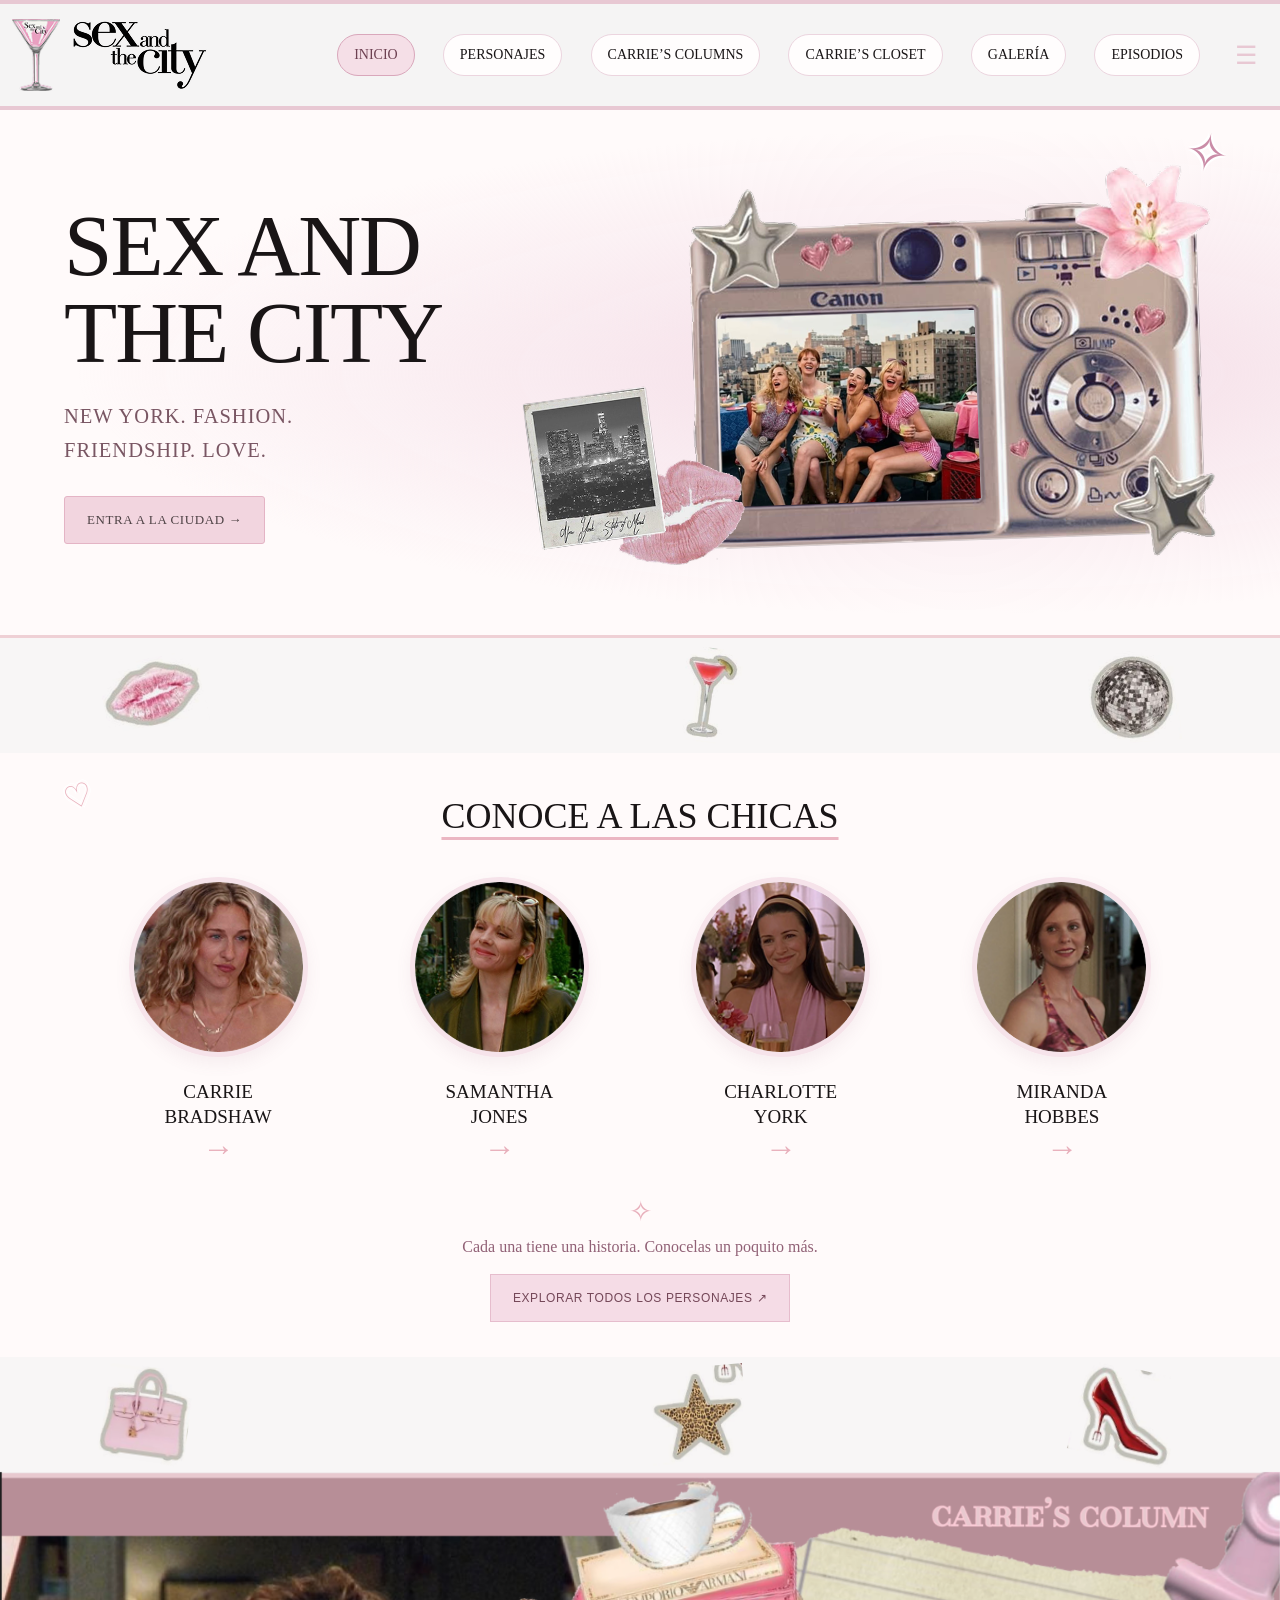
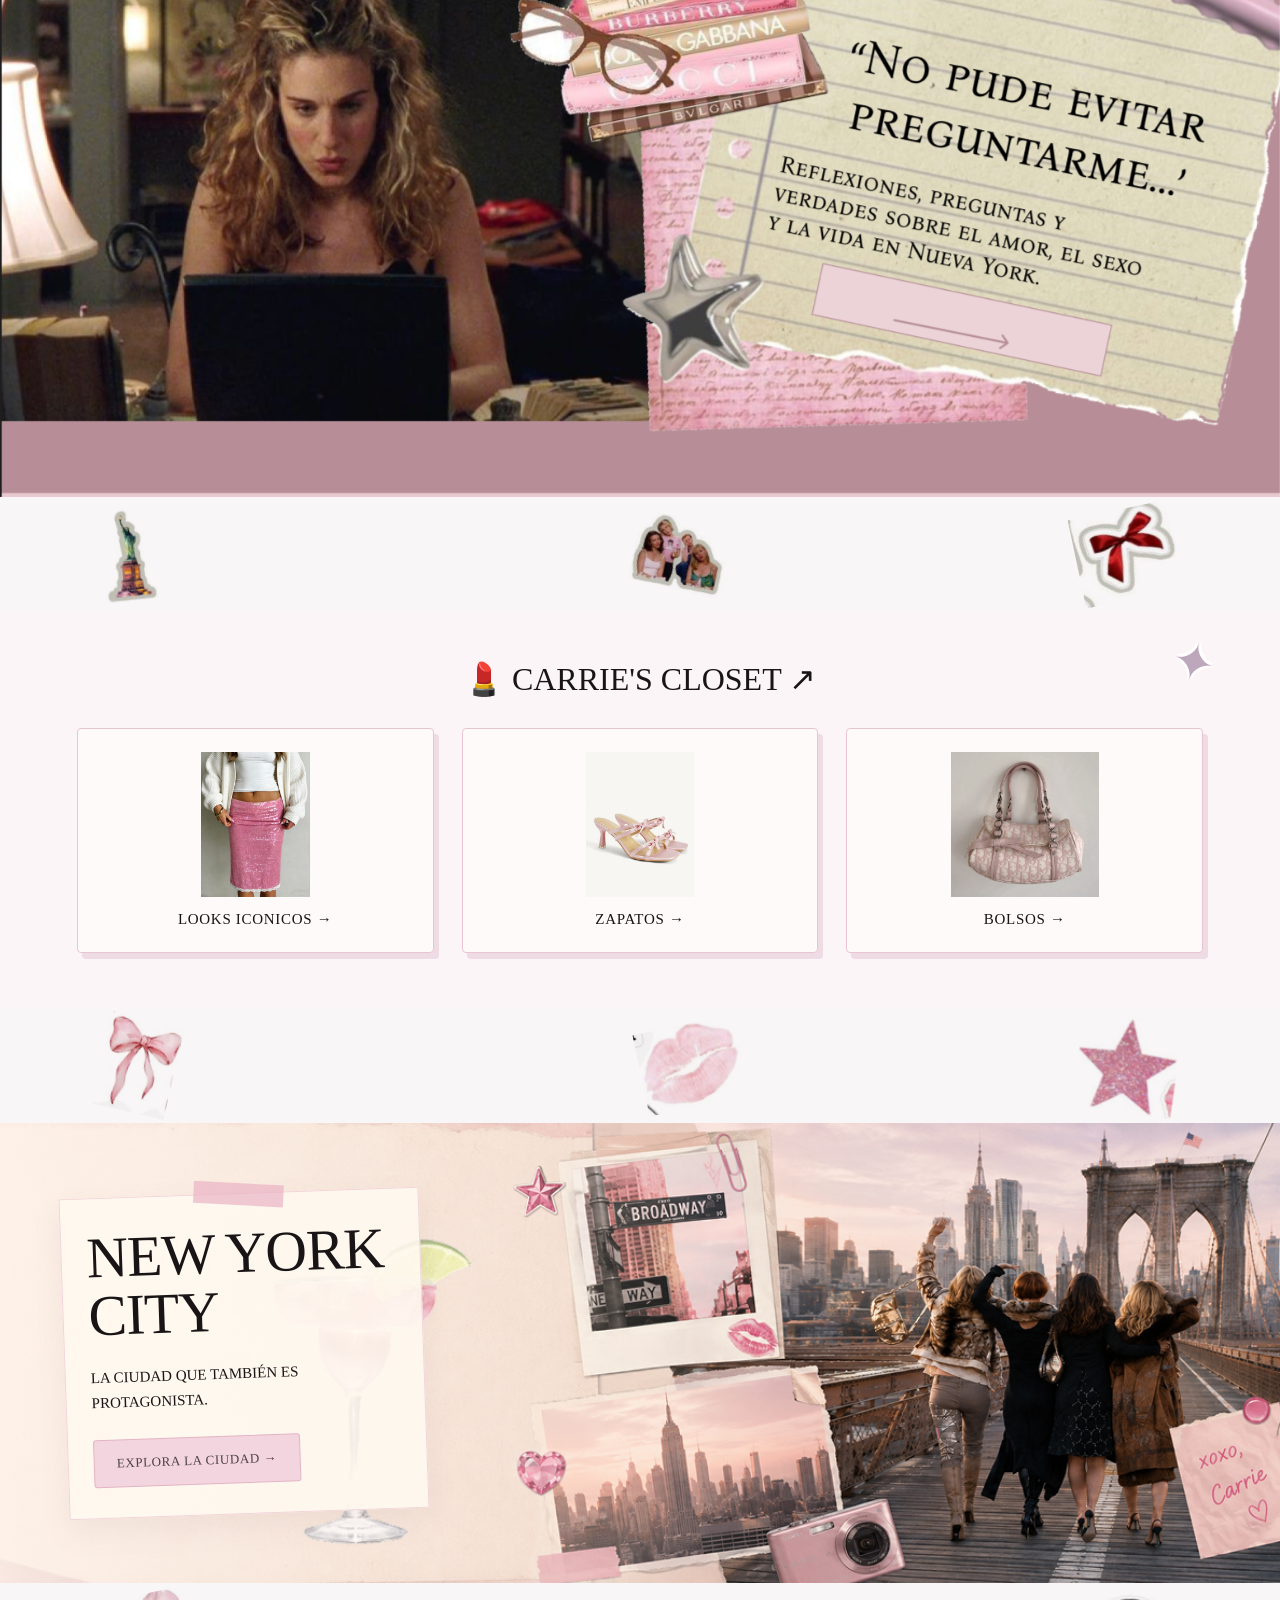
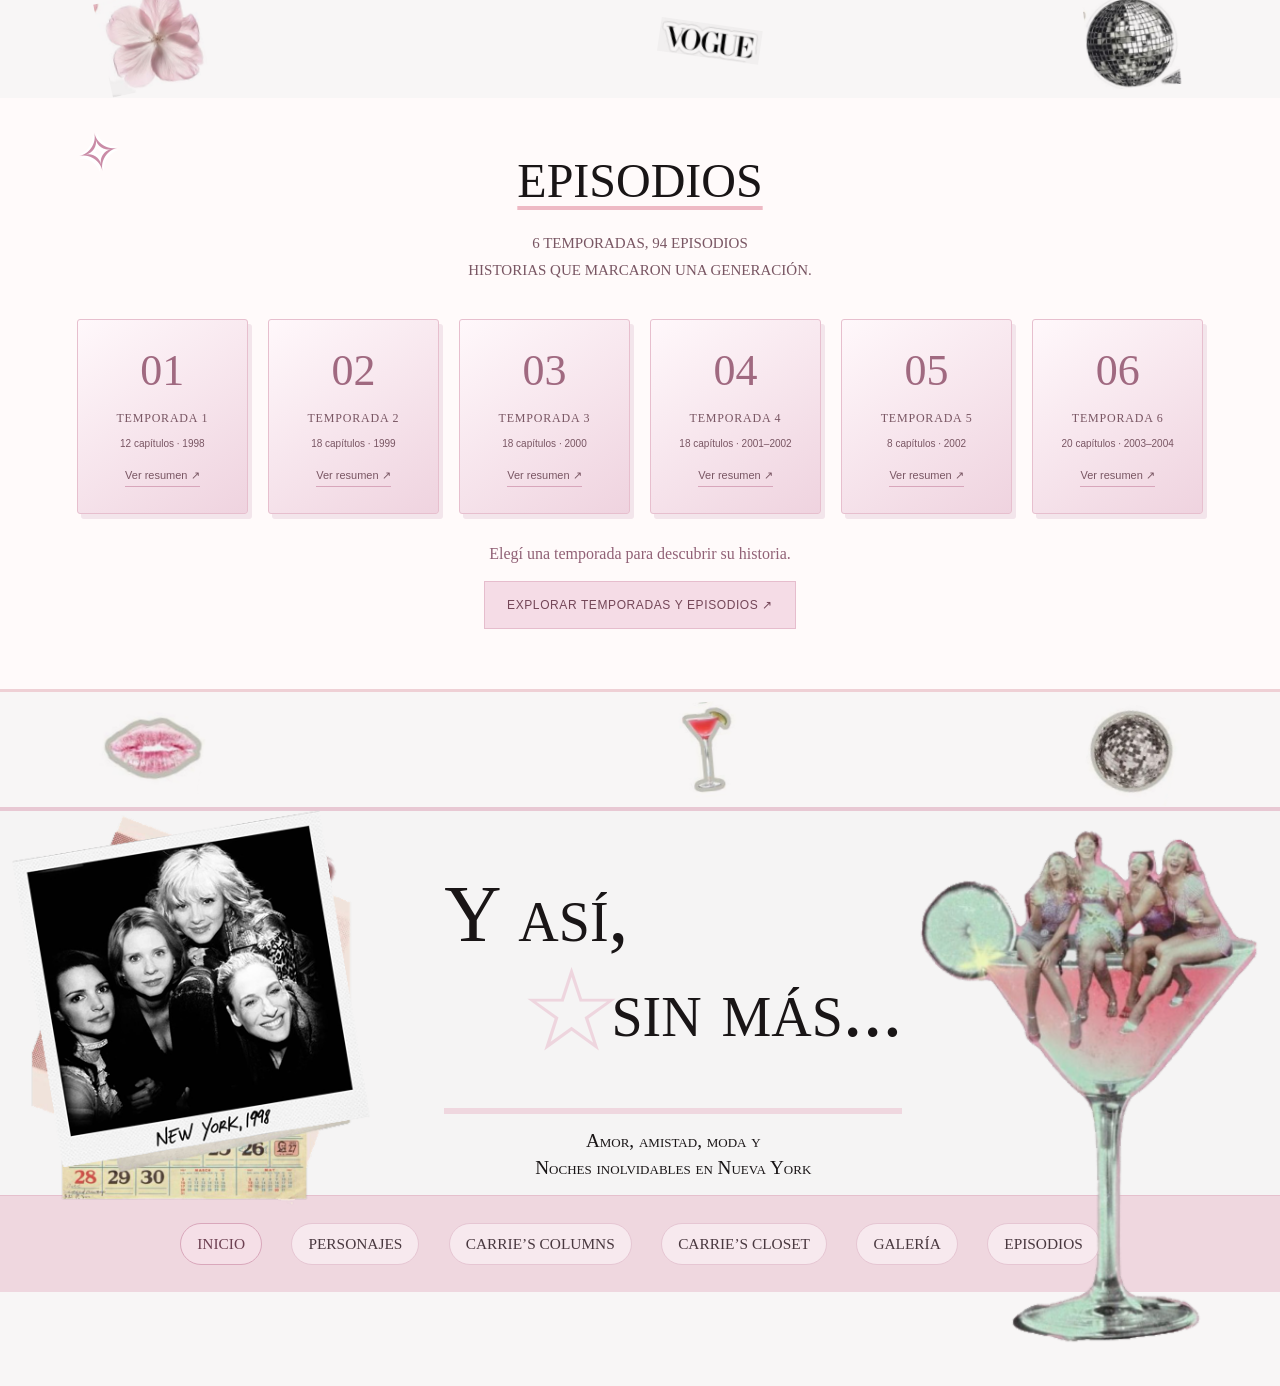
==== commit b93074cc: "Add files via upload" ====
--- a/index.html
+++ b/index.html
@@ -172,8 +172,8 @@
           <span class="detalle-etiqueta">MEET THE GIRLS</span>
           <h2 id="titulo-carrie">Carrie Bradshaw</h2>
           <p class="detalle-lema">La ciudad, los zapatos y una buena historia.</p>
-          <p>Columnista y escritora, Carrie encuentra inspiración en las citas, las conversaciones con sus amigas y las calles de Manhattan. Su mirada curiosa convierte las dudas sobre el amor en historias que todas podemos reconocer.</p>
-          <p>Creativa, romántica y apasionada por la moda, vive entre zapatos inolvidables y grandes preguntas. Samantha, Charlotte y Miranda son su compañía incondicional en cada nuevo capítulo.</p>
+          <p><strong>Columnista y escritora</strong>, Carrie encuentra inspiración en las citas, las conversaciones con sus amigas y las calles de Manhattan. Su mirada curiosa convierte las dudas sobre el amor en historias que todas podemos reconocer.</p>
+          <p><strong>Creativa, romántica y apasionada por la moda</strong>, vive entre zapatos inolvidables y grandes preguntas. Samantha, Charlotte y Miranda son su <strong>compañía incondicional</strong> en cada nuevo capítulo.</p>
           <button type="button" class="volver-detalle">VOLVER A LAS CHICAS <span aria-hidden="true">↗</span></button>
         </div>
       </section>
@@ -190,8 +190,8 @@
           <span class="detalle-etiqueta">MEET THE GIRLS</span>
           <h2 id="titulo-samantha">Samantha Jones</h2>
           <p class="detalle-lema">Segura de sí misma. Libre por elección.</p>
-          <p>Samantha trabaja en relaciones públicas y se mueve por Nueva York con confianza, ambición y un sentido del humor directo. Sabe lo que quiere y no teme ir a buscarlo.</p>
-          <p>Independiente y leal, defiende el placer de vivir bajo sus propias reglas. Detrás de su actitud audaz hay una amiga generosa, siempre dispuesta a apoyar a las chicas sin juzgarlas.</p>
+          <p><strong>Samantha trabaja en relaciones públicas</strong> y se mueve por Nueva York con confianza, ambición y un sentido del humor directo. <strong>Sabe lo que quiere</strong> y no teme ir a buscarlo.</p>
+          <p><strong>Independiente y leal</strong>, defiende el placer de vivir bajo sus propias reglas. Detrás de su actitud audaz hay una amiga generosa, siempre dispuesta a apoyar a las chicas sin juzgarlas.</p>
           <button type="button" class="volver-detalle">VOLVER A LAS CHICAS <span aria-hidden="true">↗</span></button>
         </div>
       </section>
@@ -208,8 +208,8 @@
           <span class="detalle-etiqueta">MEET THE GIRLS</span>
           <h2 id="titulo-charlotte">Charlotte York</h2>
           <p class="detalle-lema">Una romántica con las ideas claras.</p>
-          <p>Charlotte trabaja en el mundo del arte y sueña con construir una vida llena de amor y familia. Elegante y detallista, conserva la esperanza incluso cuando las relaciones no salen como esperaba.</p>
-          <p>Su visión tradicional convive con una gran capacidad para crecer y volver a empezar. Aporta ternura al grupo y defiende con determinación a las personas que quiere.</p>
+          <p><strong>Charlotte trabaja en el mundo del arte</strong> y sueña con construir una vida llena de amor y familia. Elegante y detallista, conserva la esperanza incluso cuando las relaciones no salen como esperaba.</p>
+          <p>Su visión tradicional convive con una gran capacidad para crecer y volver a empezar. <strong>Aporta ternura al grupo</strong> y defiende con determinación a las personas que quiere.</p>
           <button type="button" class="volver-detalle">VOLVER A LAS CHICAS <span aria-hidden="true">↗</span></button>
         </div>
       </section>
@@ -226,8 +226,8 @@
           <span class="detalle-etiqueta">MEET THE GIRLS</span>
           <h2 id="titulo-miranda">Miranda Hobbes</h2>
           <p class="detalle-lema">Inteligencia, ambición y mucho humor.</p>
-          <p>Miranda es abogada y enfrenta la vida en Nueva York con una mirada práctica y un humor mordaz. Valora su independencia y se exige tanto en su carrera como en sus relaciones.</p>
-          <p>Aunque suele ser la voz más escéptica del grupo, su lealtad es incondicional. Entre el trabajo, la amistad y el amor, aprende a dar espacio a su lado más vulnerable.</p>
+          <p><strong>Miranda es abogada</strong> y enfrenta la vida en Nueva York con una mirada práctica y un humor mordaz. Valora su independencia y se exige tanto en su carrera como en sus relaciones.</p>
+          <p>Aunque suele ser <strong>la voz más escéptica del grupo</strong>, su lealtad es incondicional. Entre el trabajo, la amistad y el amor, aprende a dar espacio a su lado más vulnerable.</p>
           <button type="button" class="volver-detalle">VOLVER A LAS CHICAS <span aria-hidden="true">↗</span></button>
         </div>
       </section>
--- a/style.css
+++ b/style.css
@@ -265,6 +265,34 @@
   text-decoration: none;
 }
 
+.detalle-info strong {
+  font-weight: 700;
+  color: #3a2b2f;
+}
+
+.reparto-grid,
+.secundarios-grid,
+.lecturas-grid,
+.ep-grid,
+.contacto-preguntas,
+.coleccion,
+.personajes-grid {
+  align-items: start;
+}
+
+.reparto-grid > *,
+.secundarios-grid > *,
+.lecturas-grid > *,
+.ep-grid > *,
+.contacto-preguntas > *,
+.coleccion > *,
+.personajes-grid > *,
+.ficha-principal,
+.lectura,
+.ep-tarjeta,
+.pieza {
+  align-self: start;
+}
 
 .personajes-grid {
 
@@ -884,9 +912,10 @@
 .site-header .logo { flex: 0 0 auto; gap: 9px; text-decoration: none; }
 .site-header .logo img { width: 30px; }
 .site-header .logo img.logo-secundaria { width: 155px; max-width: none; }
-.site-header nav { display: flex; gap: clamp(18px, 2.5vw, 36px); margin: 0 0 0 auto; }
-.site-header nav a { font-size: 13px; letter-spacing: .4px; padding: 12px 0; color: #49383f; }
+.site-header nav { display: flex; gap: clamp(12px, 1.2vw, 20px); margin: 0 0 0 auto; align-items: center; }
+.site-header nav a { display: inline-flex; align-items: center; justify-content: center; min-height: 42px; padding: 10px 16px; border: 1px solid #ecd5df; border-radius: 999px; background: #fffdfd; font-size: 13px; letter-spacing: .4px; color: #49383f; text-decoration: none; transition: background .2s ease, border-color .2s ease, transform .2s ease; }
 .site-header nav a:hover, .site-footer a:hover { color: #b4728c; }
+.site-header nav a[aria-current="page"], .site-footer a[aria-current="page"] { background: #f5dfe7; border-color: #d9a7bb; color: #6d4152; }
 .site-header .menu { display: none; border: 0; background: transparent; min-width: 44px; min-height: 44px; color: #bb7e98; }
 .site-header a:focus-visible, .site-header button:focus-visible, .site-footer a:focus-visible { outline: 2px solid #b4728c; outline-offset: 5px; }
 .site-footer {
@@ -898,7 +927,7 @@
   background: #efd7df;
   border-top: 1px solid #e5c0cd;
 }
-.site-footer a { color: #49383f; font-size: 12px; letter-spacing: .5px; padding: 8px 0; }
+.site-footer a { display: inline-flex; align-items: center; justify-content: center; min-height: 42px; padding: 10px 16px; border: 1px solid #e6c6d3; border-radius: 999px; background: rgba(255,255,255,.45); color: #49383f; font-size: 12px; letter-spacing: .5px; text-decoration: none; }
 @media (max-width: 1050px) {
   .site-header .menu { display: block; margin-left: auto; }
   .site-header nav { display: none; }
@@ -1077,8 +1106,32 @@
 /* Navegación compartida: las seis secciones en el mismo orden. */
 .site-header #site-nav { gap: clamp(14px, 2.2vw, 32px); }
 .site-header #site-nav a { white-space: nowrap; }
-.site-footer { padding-left: 5%; padding-right: 17.5%; gap: clamp(14px, 2.3vw, 32px); justify-content: center; }
-.site-footer a { font-size: clamp(11px, 1.2vw, 17px); }
+.site-footer {
+  display: flex;
+  align-items: center;
+  justify-content: center;
+  width: 100%;
+  margin: 0 auto;
+  padding: 20px 5%;
+  box-sizing: border-box;
+  gap: clamp(14px, 2.3vw, 32px);
+  text-align: center;
+  background: #efd7df;
+  border-top: 1px solid #e5c0cd;
+}
+.site-footer a {
+  display: inline-flex;
+  align-items: center;
+  justify-content: center;
+  min-height: 42px;
+  padding: 10px 16px;
+  border: 1px solid #e6c6d3;
+  border-radius: 999px;
+  background: rgba(255, 255, 255, 0.45);
+  color: #49383f;
+  font-size: clamp(11px, 1.2vw, 17px);
+  text-decoration: none;
+}
 @media (max-width: 900px) {
   .site-footer { height: auto; min-height: 80px; padding: 18px 20px; flex-wrap: wrap; gap: 12px 22px; }
   .site-footer a { font-size: 12px; }
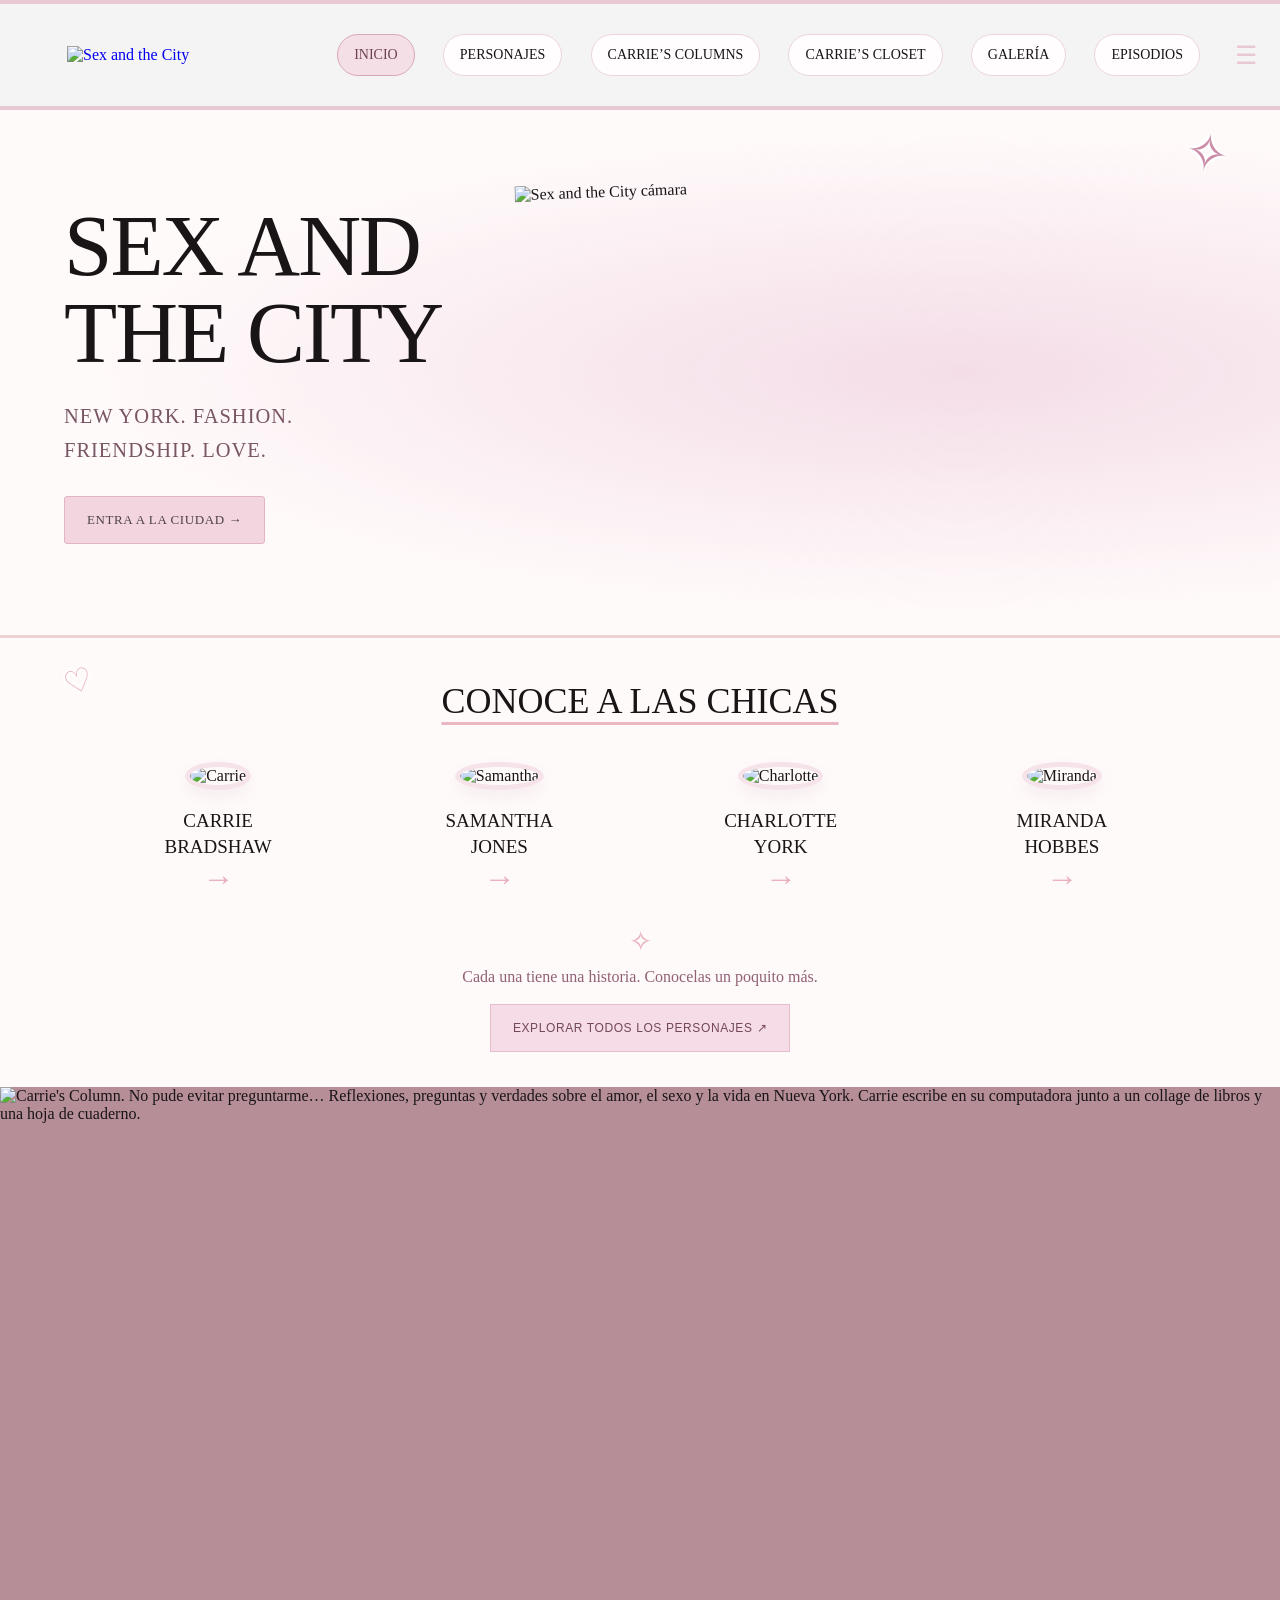
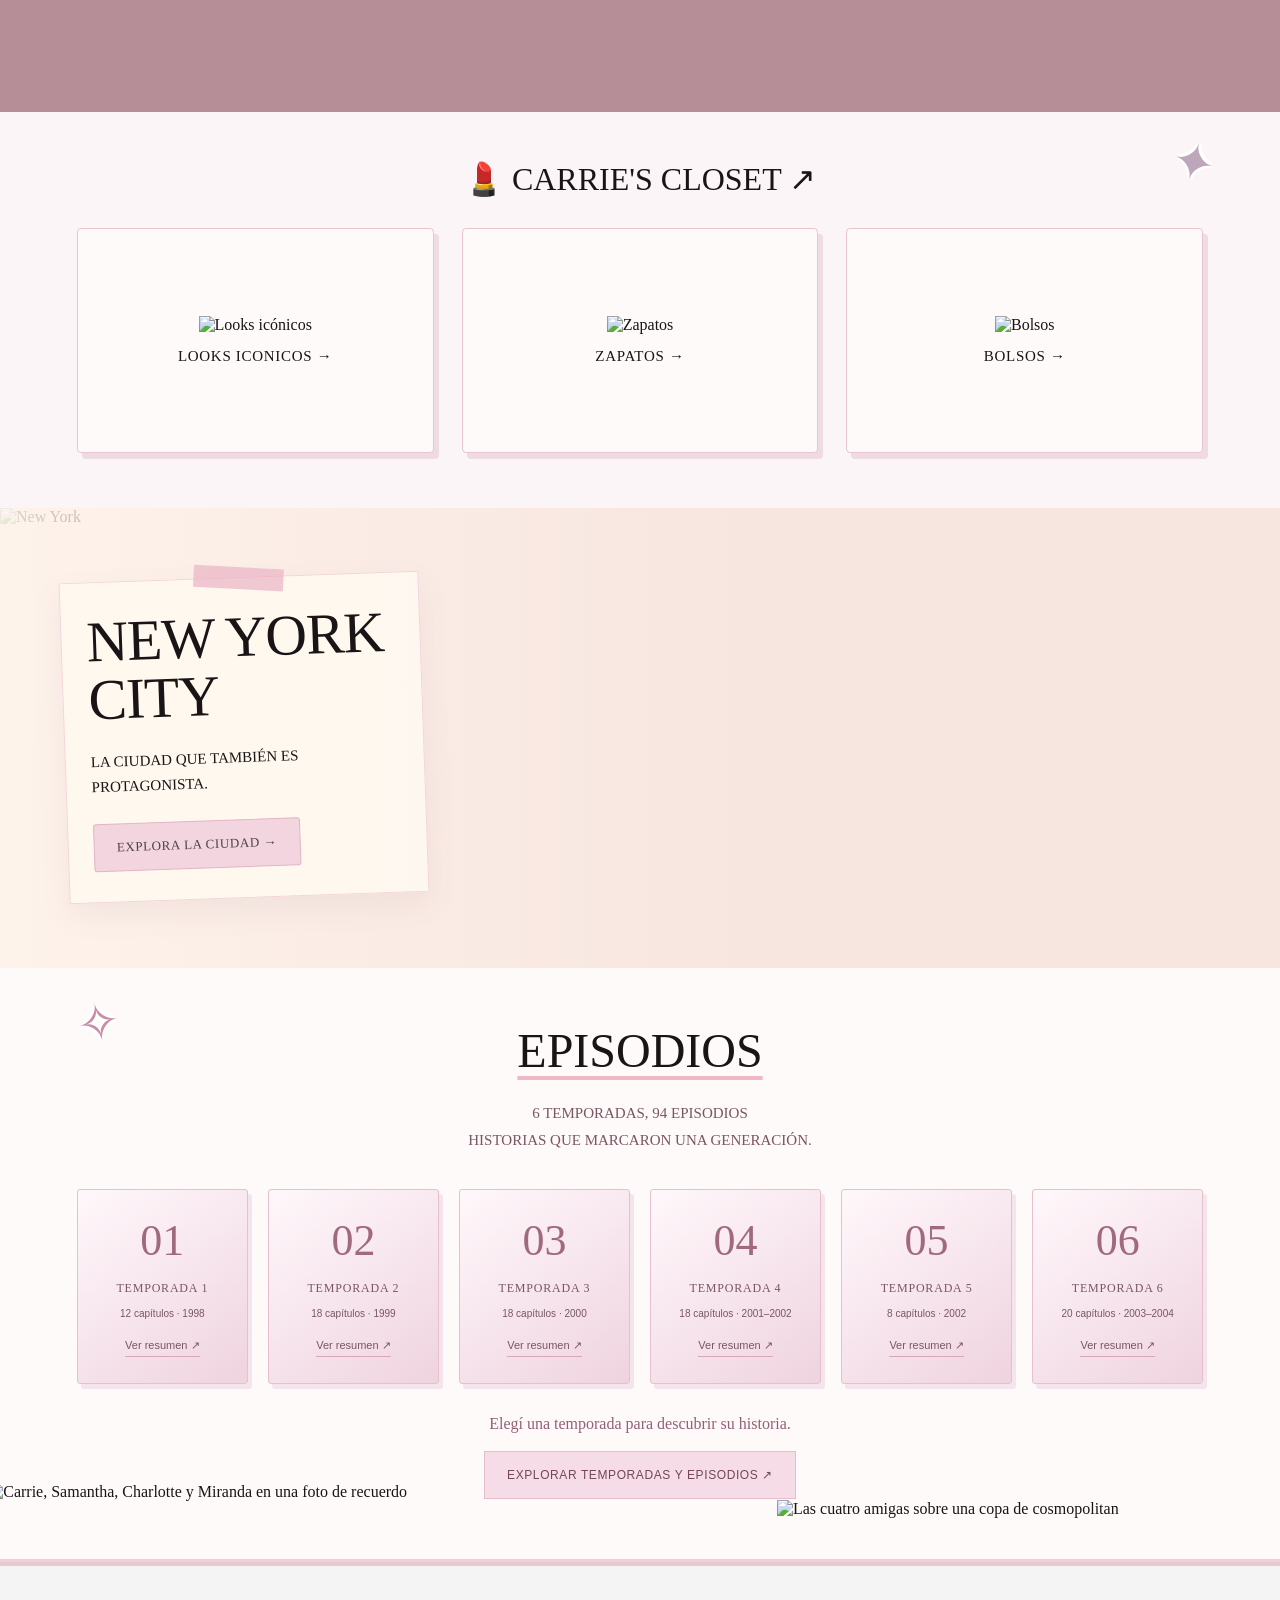
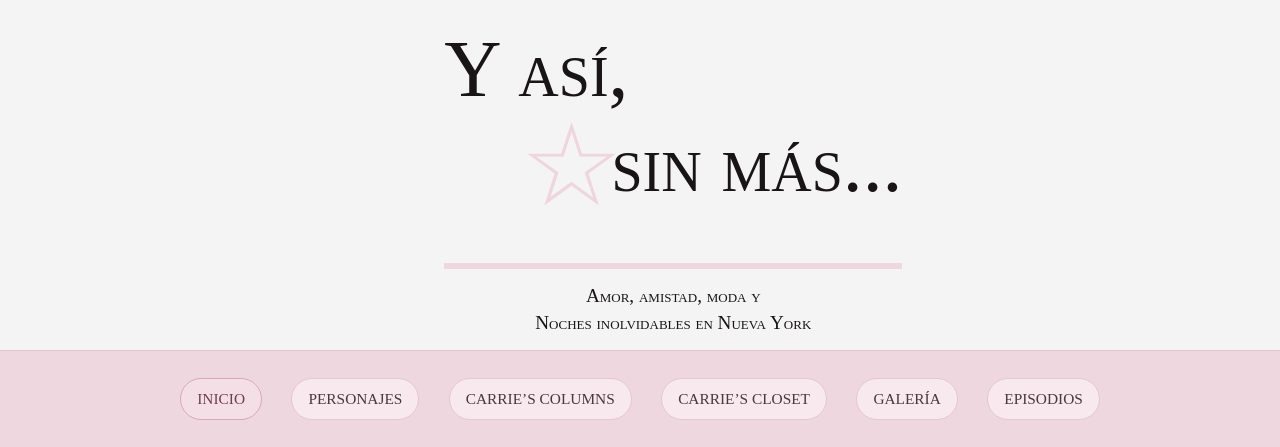
==== commit 26bdd66c: "Add files via upload" ====
--- a/index.html
+++ b/index.html
@@ -10,14 +10,14 @@
   <title>Sex and the City</title>
 
   <link rel="stylesheet" href="style.css">
-</head>
+<link rel="stylesheet" href="interacciones.css"></head>
 
 <body class="pagina-inicio">
 
   <header class="site-header">
     <a class="logo" href="index.html" aria-label="Sex and the City · Inicio">
-      <img src="imagenes/logo.png" alt="">
-      <img src="imagenes/logo2sex.png" alt="Sex and the City" class="logo-secundaria">
+      <img src="images/logo.png" alt="">
+      <img src="images/logo2sex.png" alt="Sex and the City" class="logo-secundaria">
     </a>
     <nav id="site-nav" aria-label="Navegación principal">
       <a href="index.html" aria-current="page">INICIO</a>
@@ -60,7 +60,7 @@
       <div class="hero-imagen">
 
         <img
-          src="imagenes/camara-carrie.png"
+          src="images/camara-carrie.png"
           alt="Sex and the City cámara">
 
       </div>
@@ -84,7 +84,7 @@
           <a href="#carrie" class="personaje-link">
 
             <img
-              src="imagenes/carrie.png"
+              src="images/carrie.png"
               alt="Carrie">
 
             <h3>
@@ -102,7 +102,7 @@
           <a href="#samantha" class="personaje-link">
 
             <img
-              src="imagenes/samantha.png"
+              src="images/samantha.png"
               alt="Samantha">
 
             <h3>
@@ -120,7 +120,7 @@
           <a href="#charlotte" class="personaje-link">
 
             <img
-              src="imagenes/charlotte.png"
+              src="images/charlotte.png"
               alt="Charlotte">
 
             <h3>
@@ -138,7 +138,7 @@
           <a href="#miranda" class="personaje-link">
 
             <img
-              src="imagenes/miranda.png"
+              src="images/miranda.png"
               alt="Miranda">
 
             <h3>
@@ -164,7 +164,7 @@
         <button class="cerrar-detalle" type="button" aria-label="Cerrar información de Carrie Bradshaw">×</button>
         <div class="detalle-camara" role="img" aria-label="Retrato de Carrie Bradshaw en una cámara rosa">
           <span class="camara-marca" aria-hidden="true">SATC · memories</span>
-          <div class="camara-pantalla"><img src="imagenes/carrie-camara.jpeg" alt="" /></div>
+          <div class="camara-pantalla"><img src="images/carrie-camara.jpeg" alt="" /></div>
           <div class="camara-controles" aria-hidden="true"><span class="camara-flash"></span><span class="camara-rueda">✦</span><span class="camara-menu">MENU · ▶</span><span class="camara-dial">OK</span><span>◉ ▧</span></div>
           <span class="camara-pie" aria-hidden="true">NEW YORK CITY</span>
         </div>
@@ -182,7 +182,7 @@
         <button class="cerrar-detalle" type="button" aria-label="Cerrar información de Samantha Jones">×</button>
         <div class="detalle-camara" role="img" aria-label="Retrato de Samantha Jones en una cámara rosa">
           <span class="camara-marca" aria-hidden="true">SATC · memories</span>
-          <div class="camara-pantalla"><img src="imagenes/samantha-camara.jpeg" alt="" /></div>
+          <div class="camara-pantalla"><img src="images/samantha-camara.jpeg" alt="" /></div>
           <div class="camara-controles" aria-hidden="true"><span class="camara-flash"></span><span class="camara-rueda">✦</span><span class="camara-menu">MENU · ▶</span><span class="camara-dial">OK</span><span>◉ ▧</span></div>
           <span class="camara-pie" aria-hidden="true">NEW YORK CITY</span>
         </div>
@@ -200,7 +200,7 @@
         <button class="cerrar-detalle" type="button" aria-label="Cerrar información de Charlotte York">×</button>
         <div class="detalle-camara" role="img" aria-label="Retrato de Charlotte York en una cámara rosa">
           <span class="camara-marca" aria-hidden="true">SATC · memories</span>
-          <div class="camara-pantalla"><img src="imagenes/charlotte-camara.jpeg" alt="" /></div>
+          <div class="camara-pantalla"><img src="images/charlotte-camara.jpeg" alt="" /></div>
           <div class="camara-controles" aria-hidden="true"><span class="camara-flash"></span><span class="camara-rueda">✦</span><span class="camara-menu">MENU · ▶</span><span class="camara-dial">OK</span><span>◉ ▧</span></div>
           <span class="camara-pie" aria-hidden="true">NEW YORK CITY</span>
         </div>
@@ -218,7 +218,7 @@
         <button class="cerrar-detalle" type="button" aria-label="Cerrar información de Miranda Hobbes">×</button>
         <div class="detalle-camara" role="img" aria-label="Retrato de Miranda Hobbes en una cámara rosa">
           <span class="camara-marca" aria-hidden="true">SATC · memories</span>
-          <div class="camara-pantalla"><img src="imagenes/miranda-camara.jpeg" alt="" /></div>
+          <div class="camara-pantalla"><img src="images/miranda-camara.jpeg" alt="" /></div>
           <div class="camara-controles" aria-hidden="true"><span class="camara-flash"></span><span class="camara-rueda">✦</span><span class="camara-menu">MENU · ▶</span><span class="camara-dial">OK</span><span>◉ ▧</span></div>
           <span class="camara-pie" aria-hidden="true">NEW YORK CITY</span>
         </div>
@@ -240,7 +240,7 @@
     <section class="column" id="column" aria-label="Carrie's Column">
       <img
         class="column-collage"
-        src="imagenes/carrie-laptop.png"
+        src="images/carrie-laptop.png"
         alt="Carrie's Column. No pude evitar preguntarme… Reflexiones, preguntas y verdades sobre el amor, el sexo y la vida en Nueva York. Carrie escribe en su computadora junto a un collage de libros y una hoja de cuaderno."
         width="1552"
         height="758">
@@ -265,7 +265,7 @@
         <article><a class="closet-inicio-link" href="closet.html#ropa">
 
           <img
-            src="imagenes/looks.png"
+            src="images/looks.png"
             alt="Looks icónicos">
 
           <h3>
@@ -278,7 +278,7 @@
         <article><a class="closet-inicio-link" href="closet.html#zapatos">
 
           <img
-            src="imagenes/zapatos.png"
+            src="images/zapatos.png"
             alt="Zapatos">
 
           <h3>
@@ -291,7 +291,7 @@
         <article><a class="closet-inicio-link" href="closet.html#bolsos">
 
           <img
-            src="imagenes/bolso.png"
+            src="images/bolso.png"
             alt="Bolsos">
 
           <h3>
@@ -337,7 +337,7 @@
       <div class="ny-imagen">
 
         <img
-          src="imagenes/new-york.png"
+          src="images/new-york.png"
           alt="New York">
 
       </div>
@@ -373,12 +373,12 @@
     <!-- FINAL -->
 
     <section class="final cierre-referencia" aria-label="Y así, sin más">
-      <div class="final-imagen"><img src="imagenes/chicas-blanco-negro.png" alt="Carrie, Samantha, Charlotte y Miranda en una foto de recuerdo"></div>
+      <div class="final-imagen"><img src="images/chicas-blanco-negro.png" alt="Carrie, Samantha, Charlotte y Miranda en una foto de recuerdo"></div>
       <div class="final-text">
         <h2><span>Y así,</span><span><i aria-hidden="true">☆</i>sin más...</span></h2>
         <p>Amor, amistad, moda y<br>Noches inolvidables en Nueva York</p>
       </div>
-      <div class="final-copa"><img src="imagenes/copa-chicas.png" alt="Las cuatro amigas sobre una copa de cosmopolitan"></div>
+      <div class="final-copa"><img src="images/copa-chicas.png" alt="Las cuatro amigas sobre una copa de cosmopolitan"></div>
     </section>
 
   </main>
@@ -394,7 +394,7 @@
   </footer>
 
 
-  <script src="scrips.js"></script>
+  <script src="js/scrips.js"></script>
 
   <dialog class="menu-overlay" id="menu-overlay" aria-labelledby="menu-titulo">
     <button class="menu-cerrar" type="button" aria-label="Cerrar menú">×</button>
@@ -410,7 +410,7 @@
       <a class="menu-contacto" href="contacto.html">CONTACTO ↗</a>
     </nav>
   </dialog>
-  <script src="navegacion.js"></script>
-<script src="stickers.js"></script></body>
+  <script src="js/navegacion.js"></script>
+<script src="js/stickers.js"></script><script src="js/interacciones.js"></script></body>
 
 </html>
--- a/interacciones.css
+++ b/interacciones.css
@@ -0,0 +1,28 @@
+/* Interacciones compartidas, sin ocultar contenido cuando JavaScript no está disponible. */
+@view-transition { navigation: auto; }
+::view-transition-old(root) { animation: salida-pagina .18s ease both; }
+::view-transition-new(root) { animation: entrada-pagina .25s ease both; }
+@keyframes salida-pagina { to { opacity:0; } }
+@keyframes entrada-pagina { from { opacity:0; } to { opacity:1; } }
+.indice-secciones { display:flex; flex-wrap:wrap; justify-content:center; gap:8px 20px; padding:18px 5%; border-bottom:1px solid #ead1dc; background:#fcf7f8; }
+.indice-secciones a { font:12px/1.6 Georgia,serif; color:#86556c; text-decoration:none; border-bottom:1px solid transparent; padding:4px 0; }
+.indice-secciones a:hover { border-bottom-color:currentColor; }
+.volver-arriba { position:fixed; right:20px; bottom:20px; z-index:30; width:44px; height:44px; border:1px solid #bd8da3; border-radius:50%; background:#f6e5ed; color:#73475d; font:24px Georgia,serif; cursor:pointer; box-shadow:0 4px 12px #69425220; }
+.volver-arriba[hidden] { display:none; }
+body:has(dialog[open]) .volver-arriba { visibility:hidden; }
+main strong { font-weight:700; }
+main > section { scroll-margin-top:24px; }
+.contacto-autora { padding-bottom:25px; margin-bottom:30px; border-bottom:1px solid #e8ccda; }
+a,button,summary { -webkit-tap-highlight-color:#edcbdc; }
+a:focus-visible,button:focus-visible,summary:focus-visible { outline:2px solid #a75e81; outline-offset:5px; }
+@media (prefers-reduced-motion:no-preference) {
+  a,button,summary { transition:color .2s,background-color .2s,box-shadow .2s; }
+  dialog[open] { animation:entrada-pagina .23s ease; }
+  .personaje-card,.reparto-card,.episodio-card { transition:transform .25s,box-shadow .25s; }
+  .personaje-card:hover,.reparto-card:hover,.episodio-card:hover { transform:translateY(-4px); box-shadow:0 8px 20px #73465b18; }
+}
+@media (prefers-reduced-motion:reduce) {
+  html { scroll-behavior:auto !important; }
+  *,*::before,*::after { animation-duration:.01ms !important; transition-duration:.01ms !important; scroll-behavior:auto !important; }
+}
+@media(max-width:600px) { .indice-secciones { gap:5px 14px; } .volver-arriba { right:12px; bottom:12px; } }
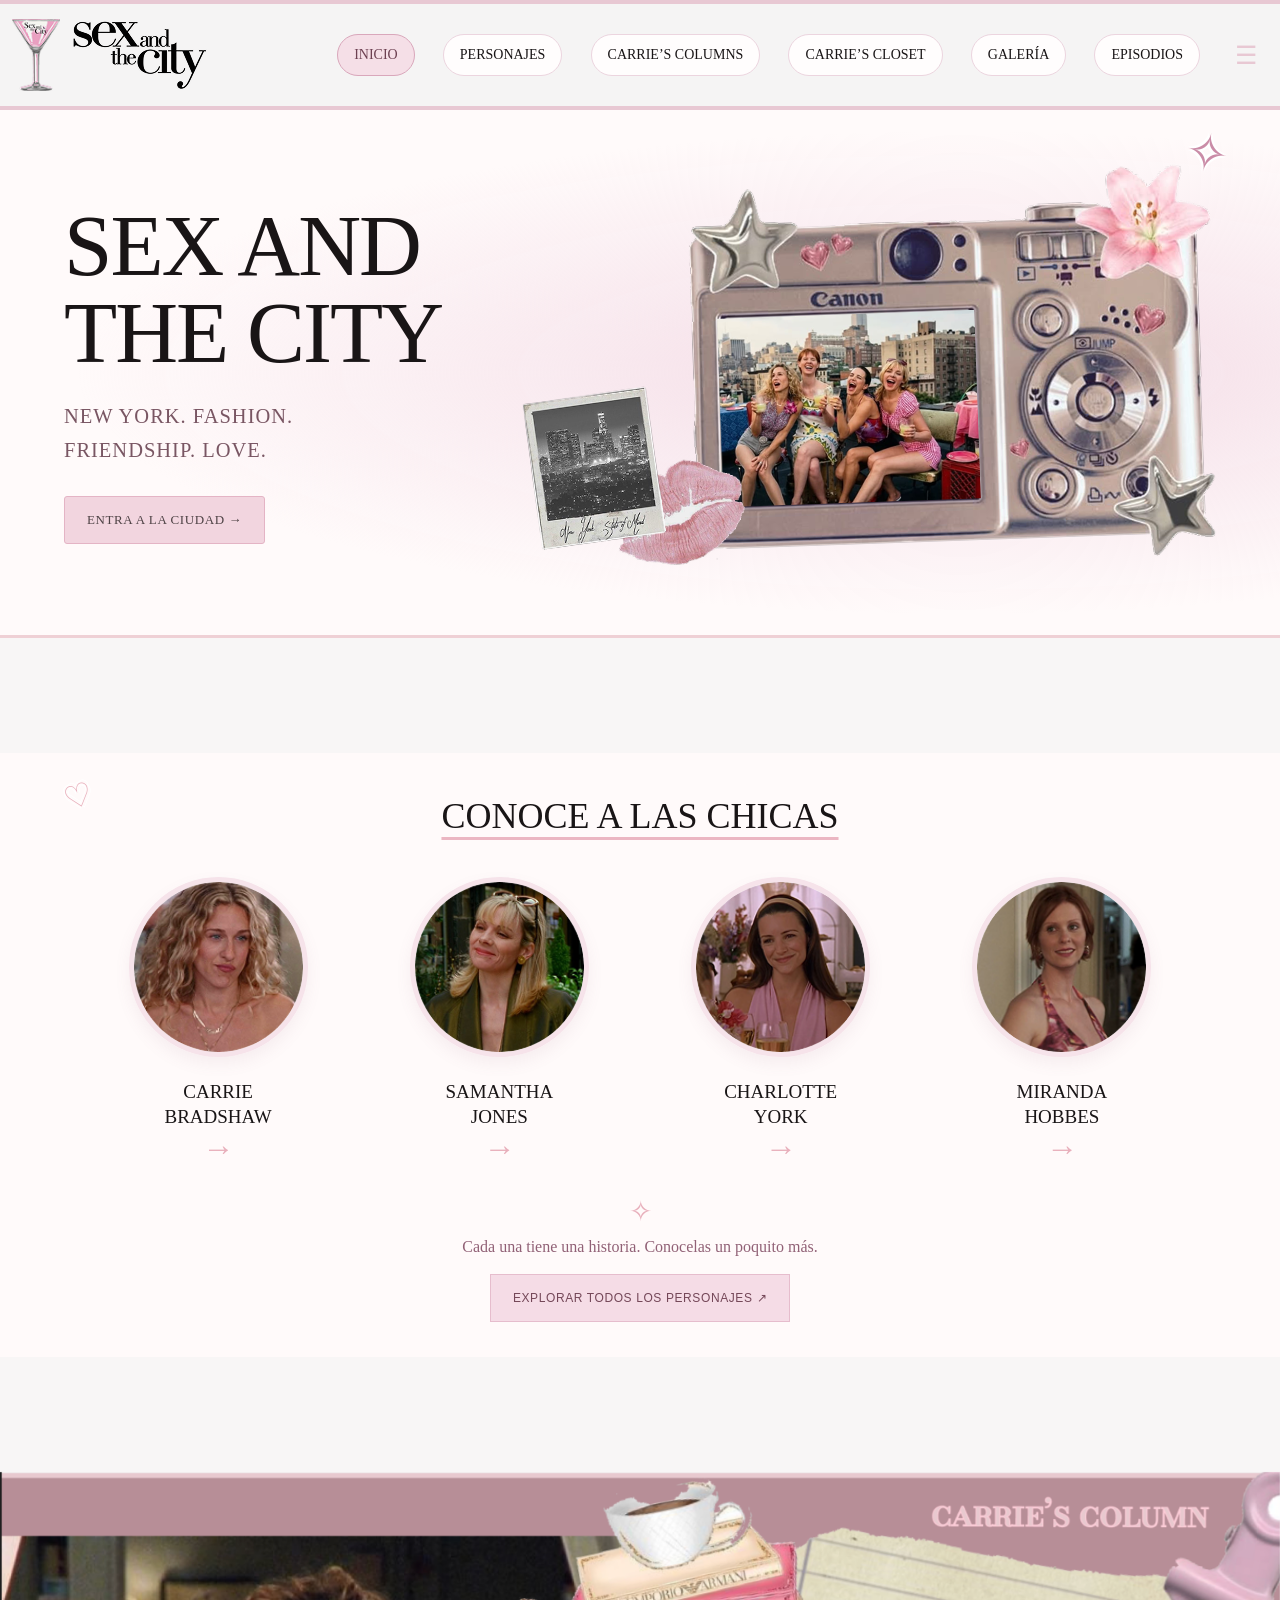
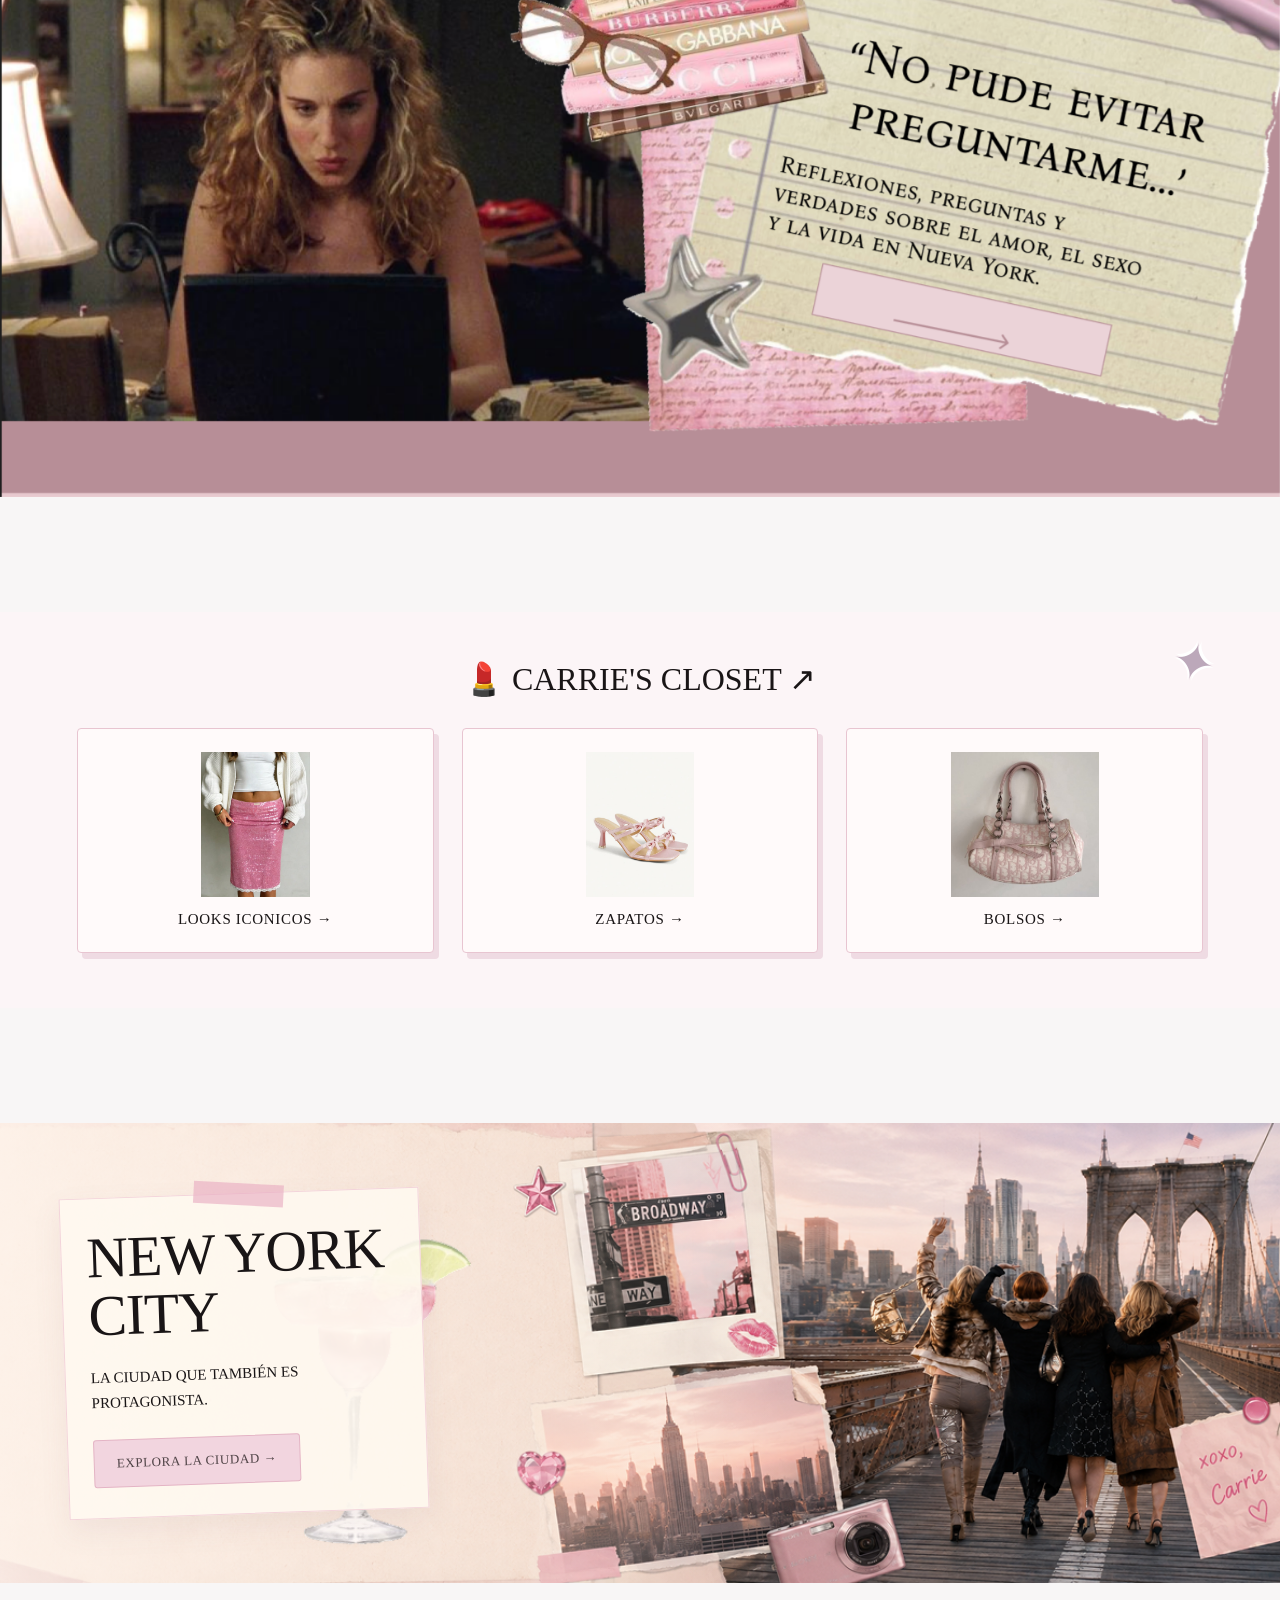
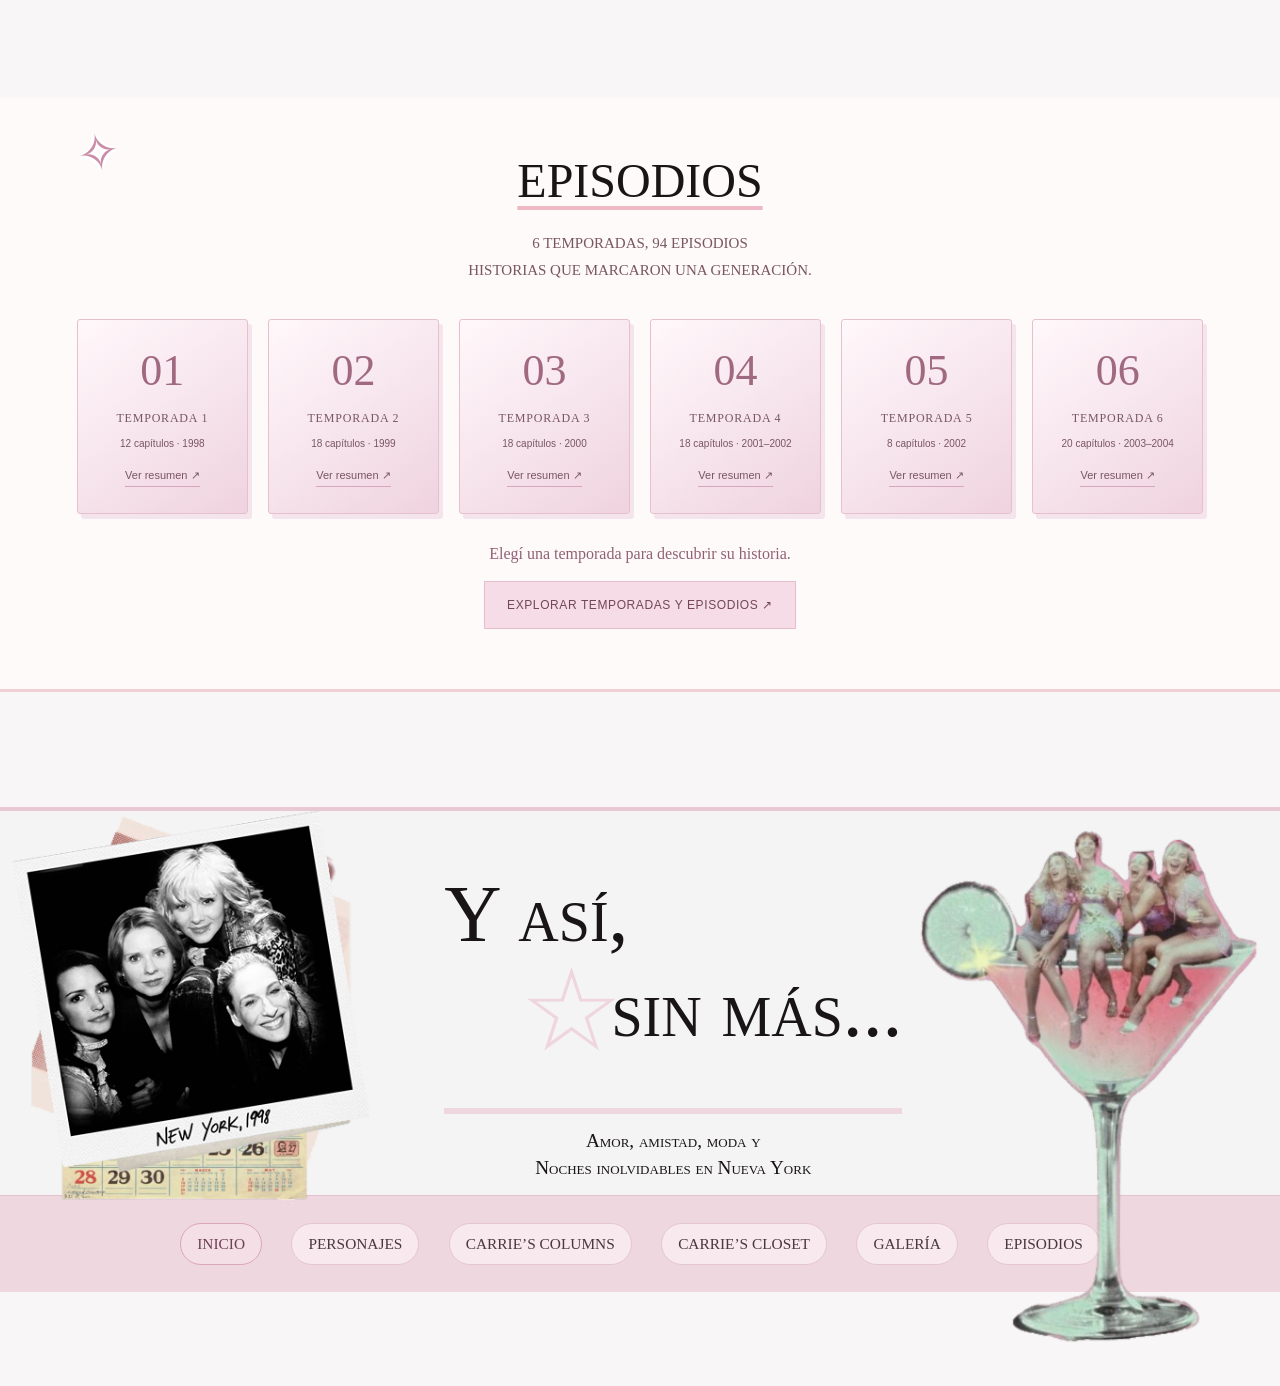
==== commit 9df552ad: "Add files via upload" ====
--- a/index.html
+++ b/index.html
@@ -16,8 +16,8 @@
 
   <header class="site-header">
     <a class="logo" href="index.html" aria-label="Sex and the City · Inicio">
-      <img src="images/logo.png" alt="">
-      <img src="images/logo2sex.png" alt="Sex and the City" class="logo-secundaria">
+      <img src="imagenes/logo.png" alt="">
+      <img src="imagenes/logo2sex.png" alt="Sex and the City" class="logo-secundaria">
     </a>
     <nav id="site-nav" aria-label="Navegación principal">
       <a href="index.html" aria-current="page">INICIO</a>
@@ -60,7 +60,7 @@
       <div class="hero-imagen">
 
         <img
-          src="images/camara-carrie.png"
+          src="imagenes/camara-carrie.png"
           alt="Sex and the City cámara">
 
       </div>
@@ -84,7 +84,7 @@
           <a href="#carrie" class="personaje-link">
 
             <img
-              src="images/carrie.png"
+              src="imagenes/carrie.png"
               alt="Carrie">
 
             <h3>
@@ -102,7 +102,7 @@
           <a href="#samantha" class="personaje-link">
 
             <img
-              src="images/samantha.png"
+              src="imagenes/samantha.png"
               alt="Samantha">
 
             <h3>
@@ -120,7 +120,7 @@
           <a href="#charlotte" class="personaje-link">
 
             <img
-              src="images/charlotte.png"
+              src="imagenes/charlotte.png"
               alt="Charlotte">
 
             <h3>
@@ -138,7 +138,7 @@
           <a href="#miranda" class="personaje-link">
 
             <img
-              src="images/miranda.png"
+              src="imagenes/miranda.png"
               alt="Miranda">
 
             <h3>
@@ -164,7 +164,7 @@
         <button class="cerrar-detalle" type="button" aria-label="Cerrar información de Carrie Bradshaw">×</button>
         <div class="detalle-camara" role="img" aria-label="Retrato de Carrie Bradshaw en una cámara rosa">
           <span class="camara-marca" aria-hidden="true">SATC · memories</span>
-          <div class="camara-pantalla"><img src="images/carrie-camara.jpeg" alt="" /></div>
+          <div class="camara-pantalla"><img src="imagenes/carrie-camara.jpeg" alt="" /></div>
           <div class="camara-controles" aria-hidden="true"><span class="camara-flash"></span><span class="camara-rueda">✦</span><span class="camara-menu">MENU · ▶</span><span class="camara-dial">OK</span><span>◉ ▧</span></div>
           <span class="camara-pie" aria-hidden="true">NEW YORK CITY</span>
         </div>
@@ -182,7 +182,7 @@
         <button class="cerrar-detalle" type="button" aria-label="Cerrar información de Samantha Jones">×</button>
         <div class="detalle-camara" role="img" aria-label="Retrato de Samantha Jones en una cámara rosa">
           <span class="camara-marca" aria-hidden="true">SATC · memories</span>
-          <div class="camara-pantalla"><img src="images/samantha-camara.jpeg" alt="" /></div>
+          <div class="camara-pantalla"><img src="imagenes/samantha-camara.jpeg" alt="" /></div>
           <div class="camara-controles" aria-hidden="true"><span class="camara-flash"></span><span class="camara-rueda">✦</span><span class="camara-menu">MENU · ▶</span><span class="camara-dial">OK</span><span>◉ ▧</span></div>
           <span class="camara-pie" aria-hidden="true">NEW YORK CITY</span>
         </div>
@@ -200,7 +200,7 @@
         <button class="cerrar-detalle" type="button" aria-label="Cerrar información de Charlotte York">×</button>
         <div class="detalle-camara" role="img" aria-label="Retrato de Charlotte York en una cámara rosa">
           <span class="camara-marca" aria-hidden="true">SATC · memories</span>
-          <div class="camara-pantalla"><img src="images/charlotte-camara.jpeg" alt="" /></div>
+          <div class="camara-pantalla"><img src="imagenes/charlotte-camara.jpeg" alt="" /></div>
           <div class="camara-controles" aria-hidden="true"><span class="camara-flash"></span><span class="camara-rueda">✦</span><span class="camara-menu">MENU · ▶</span><span class="camara-dial">OK</span><span>◉ ▧</span></div>
           <span class="camara-pie" aria-hidden="true">NEW YORK CITY</span>
         </div>
@@ -218,7 +218,7 @@
         <button class="cerrar-detalle" type="button" aria-label="Cerrar información de Miranda Hobbes">×</button>
         <div class="detalle-camara" role="img" aria-label="Retrato de Miranda Hobbes en una cámara rosa">
           <span class="camara-marca" aria-hidden="true">SATC · memories</span>
-          <div class="camara-pantalla"><img src="images/miranda-camara.jpeg" alt="" /></div>
+          <div class="camara-pantalla"><img src="imagenes/miranda-camara.jpeg" alt="" /></div>
           <div class="camara-controles" aria-hidden="true"><span class="camara-flash"></span><span class="camara-rueda">✦</span><span class="camara-menu">MENU · ▶</span><span class="camara-dial">OK</span><span>◉ ▧</span></div>
           <span class="camara-pie" aria-hidden="true">NEW YORK CITY</span>
         </div>
@@ -240,7 +240,7 @@
     <section class="column" id="column" aria-label="Carrie's Column">
       <img
         class="column-collage"
-        src="images/carrie-laptop.png"
+        src="imagenes/carrie-laptop.png"
         alt="Carrie's Column. No pude evitar preguntarme… Reflexiones, preguntas y verdades sobre el amor, el sexo y la vida en Nueva York. Carrie escribe en su computadora junto a un collage de libros y una hoja de cuaderno."
         width="1552"
         height="758">
@@ -265,7 +265,7 @@
         <article><a class="closet-inicio-link" href="closet.html#ropa">
 
           <img
-            src="images/looks.png"
+            src="imagenes/looks.png"
             alt="Looks icónicos">
 
           <h3>
@@ -278,7 +278,7 @@
         <article><a class="closet-inicio-link" href="closet.html#zapatos">
 
           <img
-            src="images/zapatos.png"
+            src="imagenes/zapatos.png"
             alt="Zapatos">
 
           <h3>
@@ -291,7 +291,7 @@
         <article><a class="closet-inicio-link" href="closet.html#bolsos">
 
           <img
-            src="images/bolso.png"
+            src="imagenes/bolso.png"
             alt="Bolsos">
 
           <h3>
@@ -337,7 +337,7 @@
       <div class="ny-imagen">
 
         <img
-          src="images/new-york.png"
+          src="imagenes/new-york.png"
           alt="New York">
 
       </div>
@@ -373,12 +373,12 @@
     <!-- FINAL -->
 
     <section class="final cierre-referencia" aria-label="Y así, sin más">
-      <div class="final-imagen"><img src="images/chicas-blanco-negro.png" alt="Carrie, Samantha, Charlotte y Miranda en una foto de recuerdo"></div>
+      <div class="final-imagen"><img src="imagenes/chicas-blanco-negro.png" alt="Carrie, Samantha, Charlotte y Miranda en una foto de recuerdo"></div>
       <div class="final-text">
         <h2><span>Y así,</span><span><i aria-hidden="true">☆</i>sin más...</span></h2>
         <p>Amor, amistad, moda y<br>Noches inolvidables en Nueva York</p>
       </div>
-      <div class="final-copa"><img src="images/copa-chicas.png" alt="Las cuatro amigas sobre una copa de cosmopolitan"></div>
+      <div class="final-copa"><img src="imagenes/copa-chicas.png" alt="Las cuatro amigas sobre una copa de cosmopolitan"></div>
     </section>
 
   </main>
